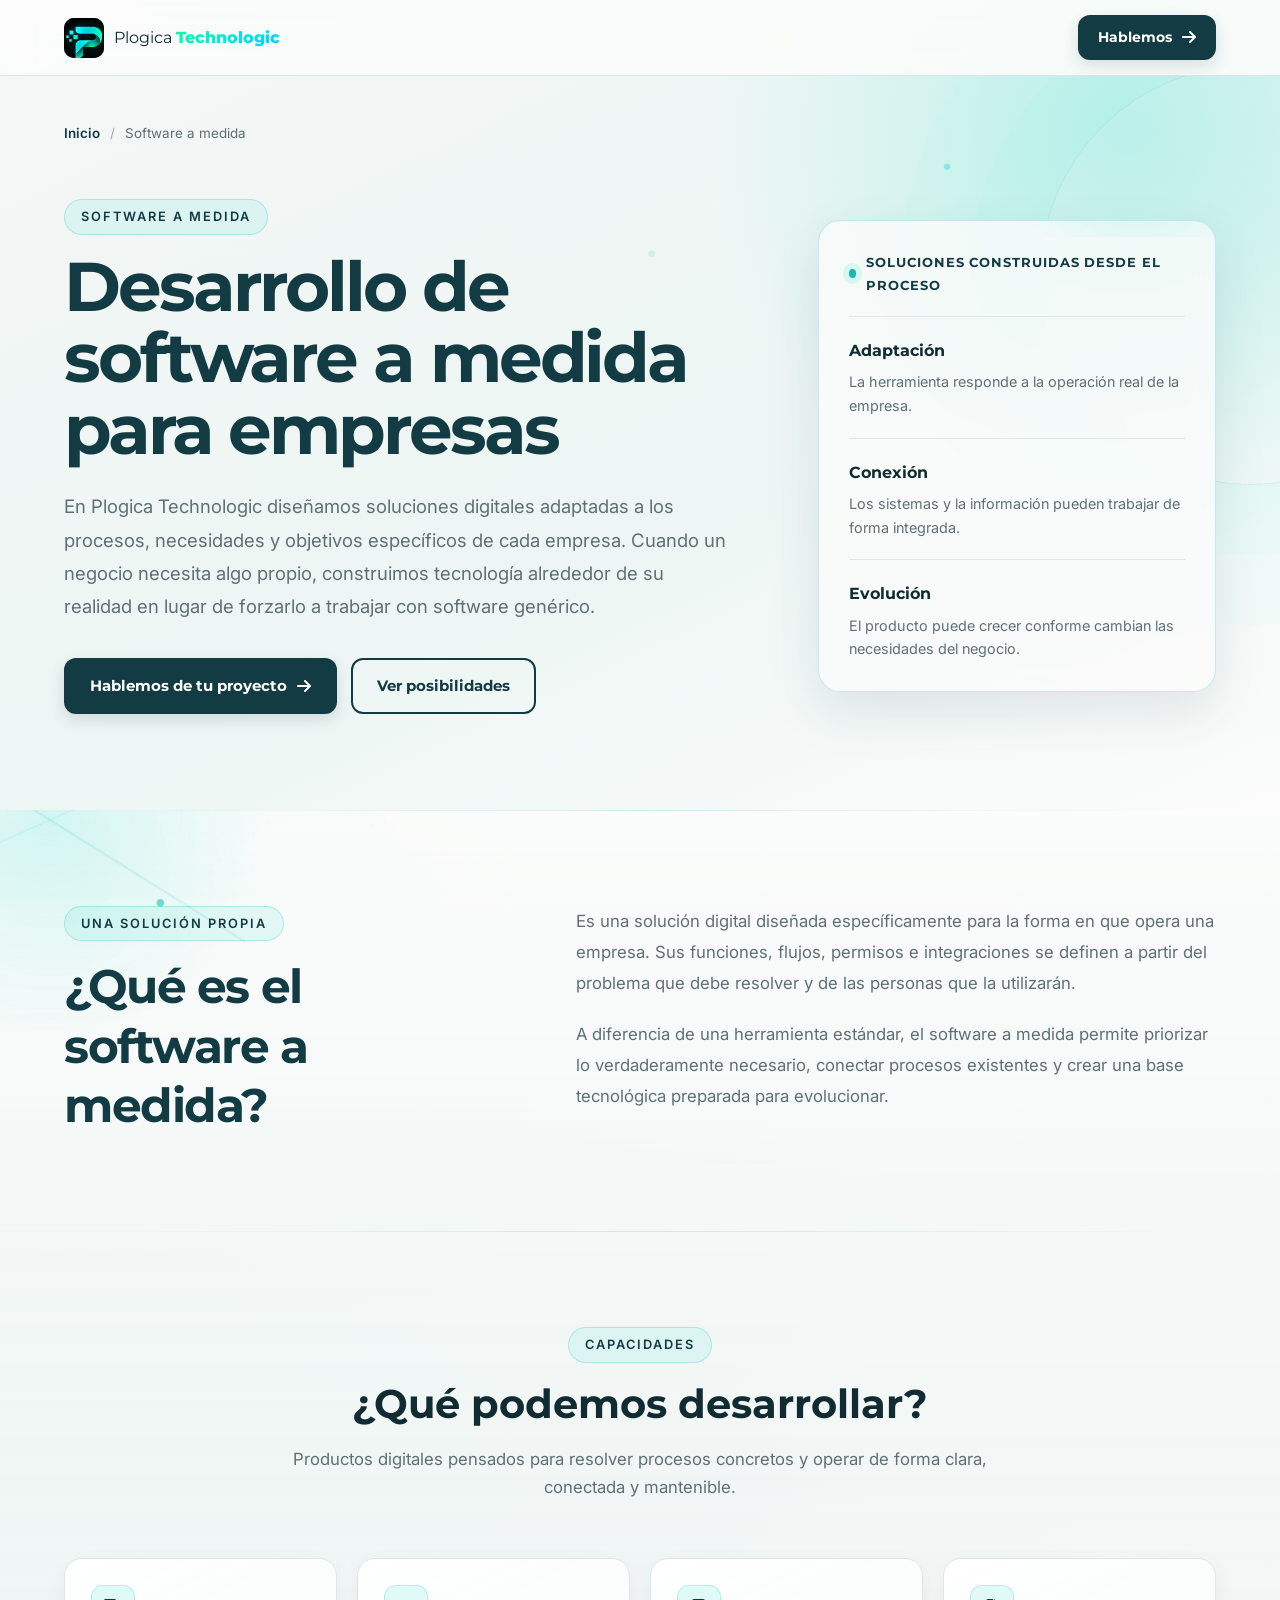
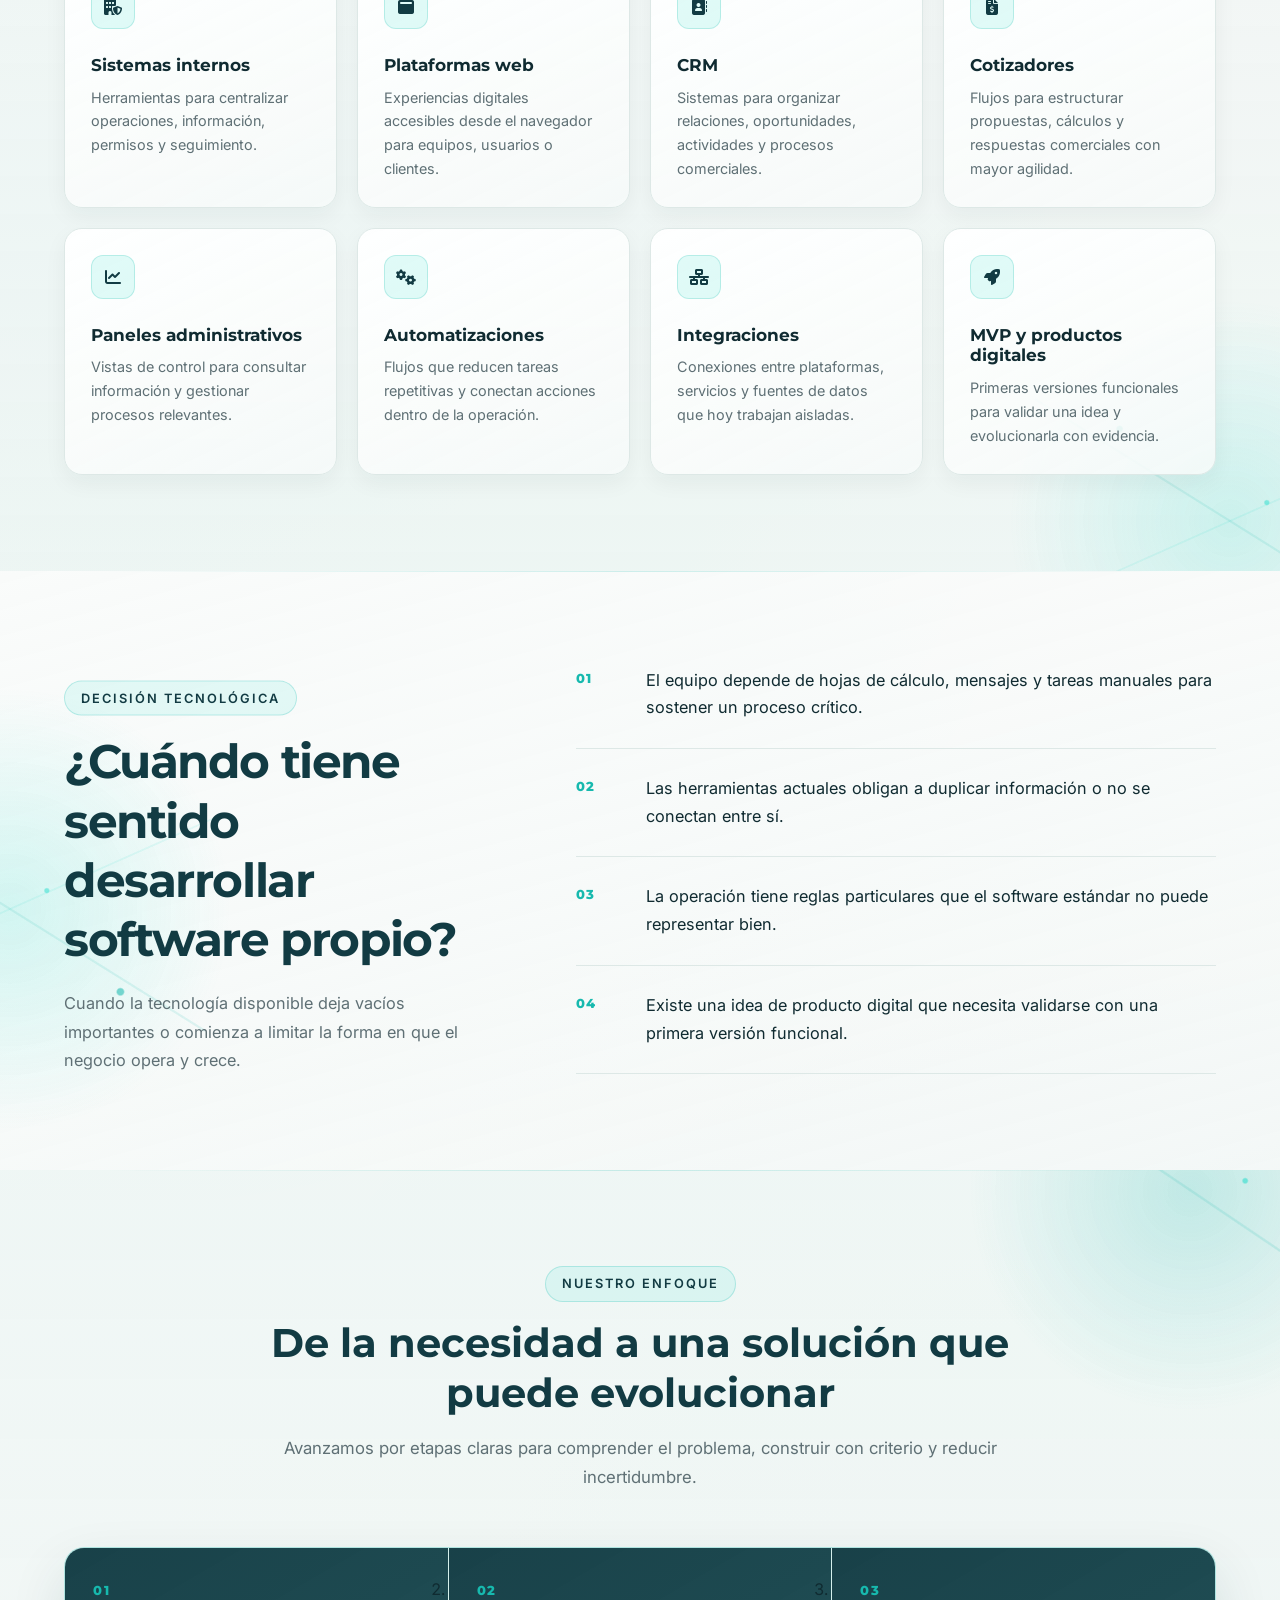
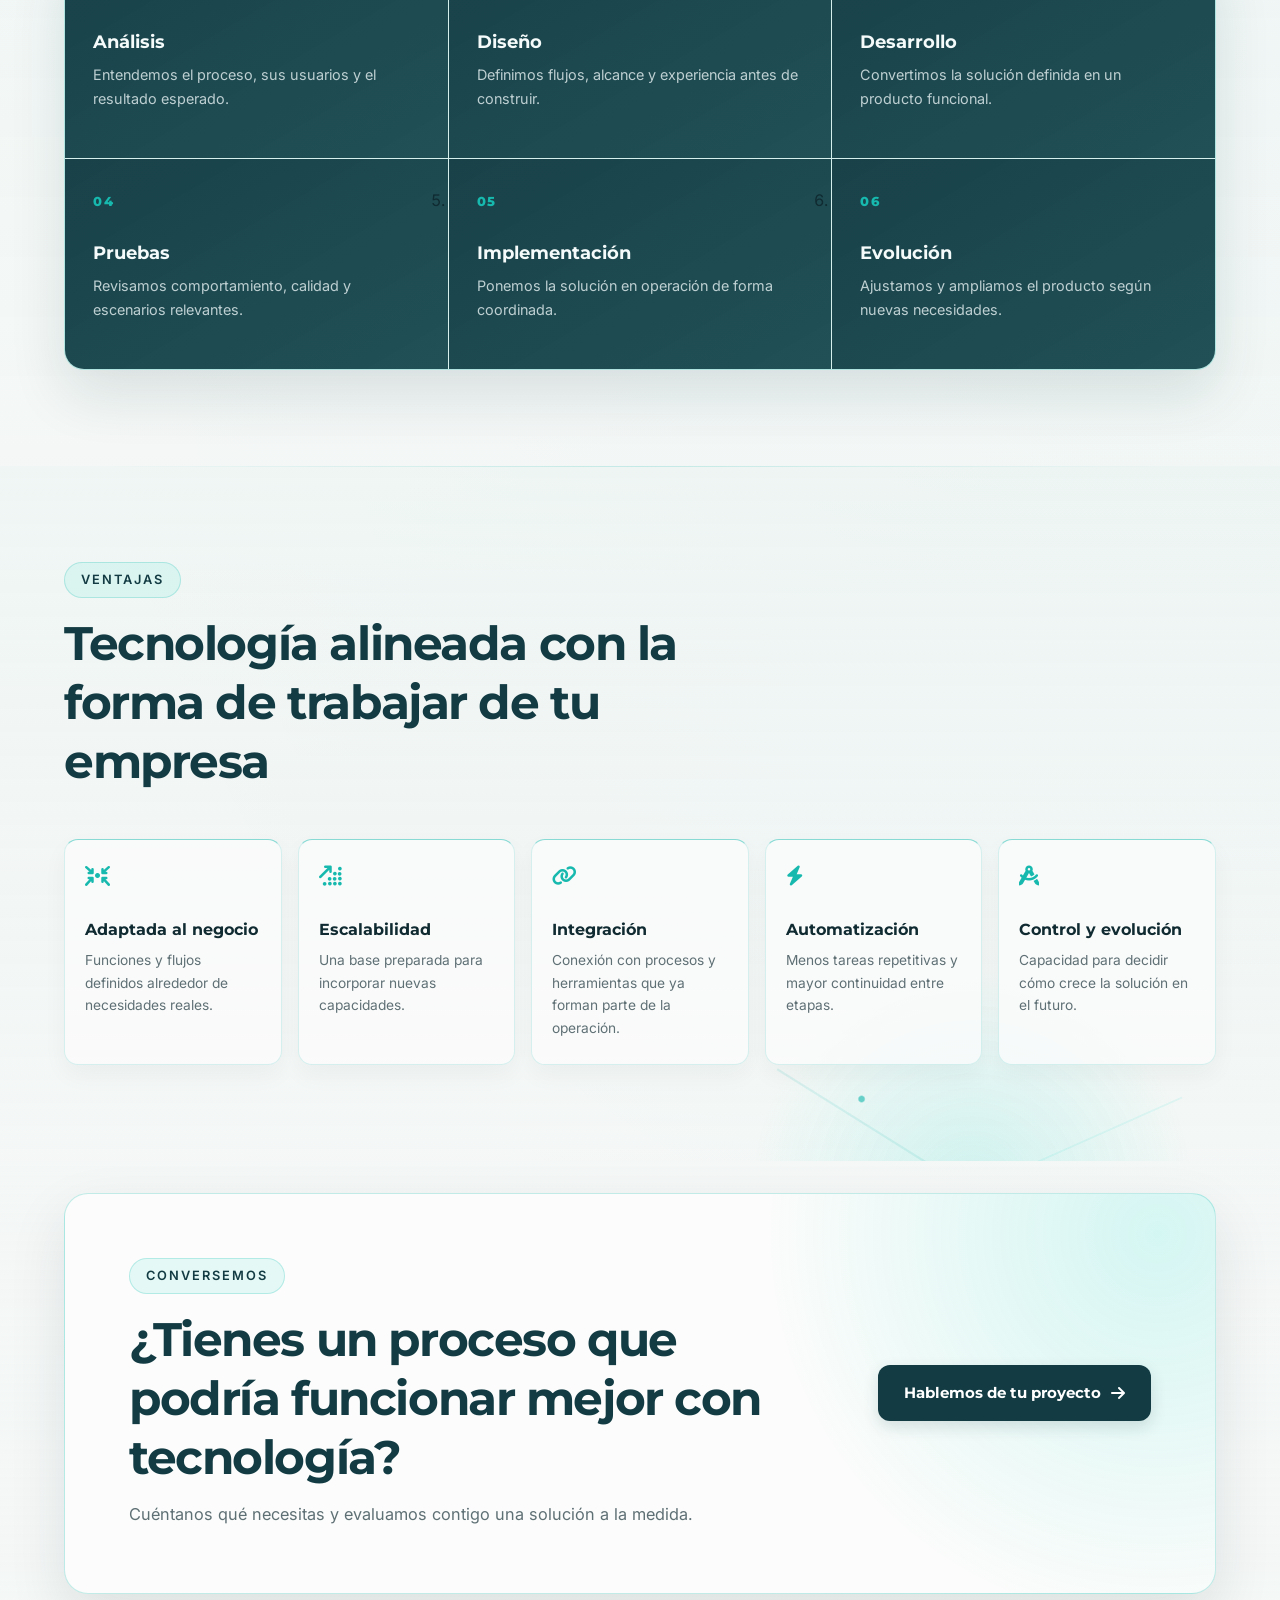
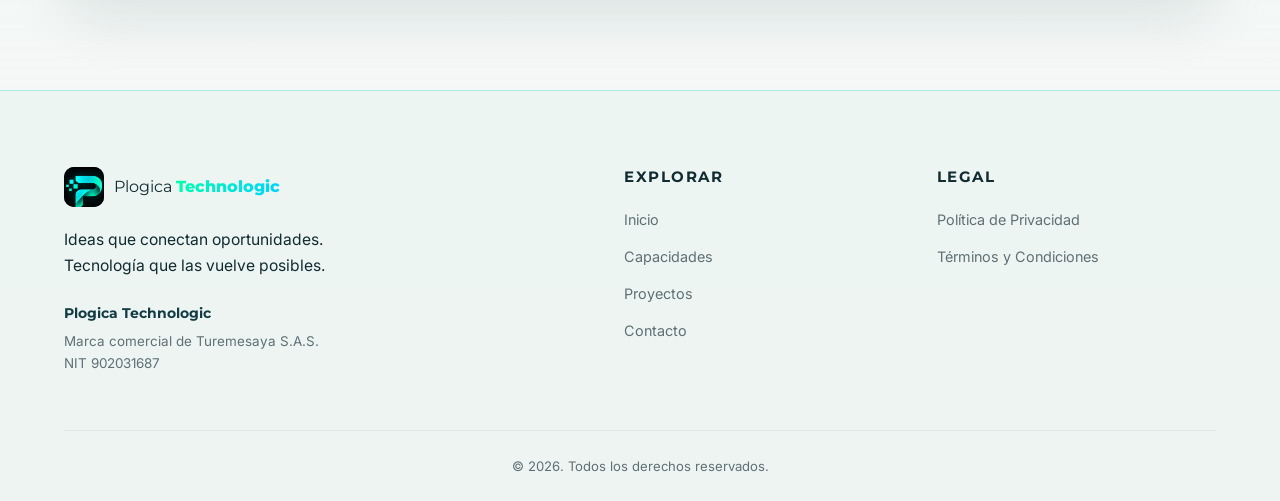
==== servicios/software-a-medida/index.html @ ed9c5586 "feat(service): publicar pagina de software a medida" ====
<!DOCTYPE html>
<html lang="es">
<head>
    <meta charset="UTF-8">
    <meta name="viewport" content="width=device-width, initial-scale=1.0">
    <title>Software a medida para empresas | Plogica Technologic</title>
    <meta name="description" content="Desarrollamos software a medida, plataformas, CRM, automatizaciones y soluciones digitales adaptadas a empresas y negocios en Colombia.">
    <link rel="canonical" href="https://plogicatech.netlify.app/servicios/software-a-medida/">

    <meta property="og:type" content="website">
    <meta property="og:title" content="Software a medida para empresas | Plogica Technologic">
    <meta property="og:description" content="Desarrollamos software a medida, plataformas, CRM, automatizaciones y soluciones digitales adaptadas a empresas y negocios en Colombia.">
    <meta property="og:url" content="https://plogicatech.netlify.app/servicios/software-a-medida/">
    <meta property="og:site_name" content="Plogica Technologic">
    <meta property="og:image" content="https://plogicatech.netlify.app/assets/logos/Logo_Universal_Plogica.jpeg">
    <meta property="og:image:alt" content="Logo de Plogica Technologic">

    <meta name="twitter:card" content="summary_large_image">
    <meta name="twitter:title" content="Software a medida para empresas | Plogica Technologic">
    <meta name="twitter:description" content="Desarrollamos software a medida, plataformas, CRM, automatizaciones y soluciones digitales adaptadas a empresas y negocios en Colombia.">
    <meta name="twitter:image" content="https://plogicatech.netlify.app/assets/logos/Logo_Universal_Plogica.jpeg">

    <script type="application/ld+json">
    {
      "@context": "https://schema.org",
      "@graph": [
        {
          "@type": "Service",
          "@id": "https://plogicatech.netlify.app/servicios/software-a-medida/#service",
          "name": "Desarrollo de software a medida para empresas",
          "serviceType": "Desarrollo de software a medida",
          "description": "Desarrollamos software a medida, plataformas, CRM, automatizaciones y soluciones digitales adaptadas a empresas y negocios en Colombia.",
          "url": "https://plogicatech.netlify.app/servicios/software-a-medida/",
          "provider": {
            "@type": "Organization",
            "@id": "https://plogicatech.netlify.app/#organization",
            "name": "Plogica Technologic",
            "legalName": "Turemesaya S.A.S.",
            "url": "https://plogicatech.netlify.app/"
          },
          "areaServed": {
            "@type": "Country",
            "name": "Colombia"
          }
        },
        {
          "@type": "BreadcrumbList",
          "itemListElement": [
            {
              "@type": "ListItem",
              "position": 1,
              "name": "Inicio",
              "item": "https://plogicatech.netlify.app/"
            },
            {
              "@type": "ListItem",
              "position": 2,
              "name": "Software a medida",
              "item": "https://plogicatech.netlify.app/servicios/software-a-medida/"
            }
          ]
        }
      ]
    }
    </script>

    <link rel="preconnect" href="https://fonts.googleapis.com">
    <link rel="preconnect" href="https://fonts.gstatic.com" crossorigin>
    <link href="https://fonts.googleapis.com/css2?family=Inter:wght@300;400;500;600&family=Montserrat:wght@600;700;800&display=swap" rel="stylesheet">
    <link rel="stylesheet" href="https://cdnjs.cloudflare.com/ajax/libs/font-awesome/6.5.1/css/all.min.css">

    <link rel="stylesheet" href="../../css/base.css">
    <link rel="stylesheet" href="../../css/layout.css">
    <link rel="stylesheet" href="../../css/components.css">
    <link rel="stylesheet" href="../../css/pages/service.css">
    <link rel="stylesheet" href="../../css/responsive.css">
</head>
<body class="service-detail-page">
    <header class="header">
        <nav class="nav container" aria-label="Navegación de la página de servicio">
            <a href="../../index.html" class="logo" aria-label="Plogica Technologic - Volver al inicio">
                <span class="logo-icon"><img src="../../assets/logos/Logo_Universal_Plogica.jpeg" alt="" aria-hidden="true"></span>
                <span class="logo-text">Plogica <strong>Technologic</strong></span>
            </a>
            <a href="../../index.html#contacto" class="btn btn-primary btn-sm">
                Hablemos <i class="fa-solid fa-arrow-right" aria-hidden="true"></i>
            </a>
        </nav>
    </header>

    <div class="service-atmosphere" aria-hidden="true">
        <span class="ambient-orb ambient-orb-one"></span>
        <span class="ambient-orb ambient-orb-two"></span>
        <span class="ambient-particles"></span>
        <svg class="ambient-network" viewBox="0 0 1440 900" preserveAspectRatio="xMidYMid slice">
            <g fill="none" vector-effect="non-scaling-stroke">
                <path d="M-40 610 C180 500 280 720 480 570 S810 370 1010 505 S1280 690 1490 520"></path>
                <path d="M120 180 C320 80 430 310 640 205 S990 70 1180 230 S1370 350 1500 270"></path>
                <path d="M250 870 C390 710 590 820 720 670 S1030 550 1180 690"></path>
            </g>
            <g class="ambient-network-nodes">
                <circle cx="122" cy="180" r="5"></circle>
                <circle cx="250" cy="525" r="3.5"></circle>
                <circle cx="390" cy="138" r="3"></circle>
                <circle cx="480" cy="570" r="6"></circle>
                <circle cx="640" cy="205" r="4"></circle>
                <circle cx="720" cy="670" r="3.5"></circle>
                <circle cx="865" cy="432" r="3"></circle>
                <circle cx="1010" cy="505" r="6"></circle>
                <circle cx="1180" cy="230" r="5"></circle>
                <circle cx="1180" cy="690" r="4"></circle>
                <circle cx="1320" cy="612" r="3"></circle>
            </g>
        </svg>
    </div>

    <main class="service-page-main">
        <section class="service-hero">
            <div class="container">
                <nav class="service-breadcrumb" aria-label="Migas de pan">
                    <ol>
                        <li><a href="/">Inicio</a></li>
                        <li aria-current="page">Software a medida</li>
                    </ol>
                </nav>

                <div class="service-hero-grid">
                    <div class="service-hero-content">
                        <span class="section-tag">Software a medida</span>
                        <h1>Desarrollo de software a medida para empresas</h1>
                        <p class="service-hero-lead">En Plogica Technologic diseñamos soluciones digitales adaptadas a los procesos, necesidades y objetivos específicos de cada empresa. Cuando un negocio necesita algo propio, construimos tecnología alrededor de su realidad en lugar de forzarlo a trabajar con software genérico.</p>
                        <div class="service-hero-actions">
                            <a href="../../index.html#contacto" class="btn btn-primary">
                                Hablemos de tu proyecto <i class="fa-solid fa-arrow-right" aria-hidden="true"></i>
                            </a>
                            <a href="#que-podemos-desarrollar" class="btn btn-outline">Ver posibilidades</a>
                        </div>
                    </div>

                    <aside class="service-signal-panel" aria-label="Principios del software a medida">
                        <div class="signal-panel-heading">
                            <span class="signal-dot" aria-hidden="true"></span>
                            <span>Soluciones construidas desde el proceso</span>
                        </div>
                        <dl>
                            <div>
                                <dt>Adaptación</dt>
                                <dd>La herramienta responde a la operación real de la empresa.</dd>
                            </div>
                            <div>
                                <dt>Conexión</dt>
                                <dd>Los sistemas y la información pueden trabajar de forma integrada.</dd>
                            </div>
                            <div>
                                <dt>Evolución</dt>
                                <dd>El producto puede crecer conforme cambian las necesidades del negocio.</dd>
                            </div>
                        </dl>
                    </aside>
                </div>
            </div>
        </section>

        <section class="service-section service-definition" aria-labelledby="que-es-title">
            <div class="container service-copy-grid">
                <div>
                    <span class="section-tag">Una solución propia</span>
                    <h2 id="que-es-title">¿Qué es el software a medida?</h2>
                </div>
                <div class="service-copy">
                    <p>Es una solución digital diseñada específicamente para la forma en que opera una empresa. Sus funciones, flujos, permisos e integraciones se definen a partir del problema que debe resolver y de las personas que la utilizarán.</p>
                    <p>A diferencia de una herramienta estándar, el software a medida permite priorizar lo verdaderamente necesario, conectar procesos existentes y crear una base tecnológica preparada para evolucionar.</p>
                </div>
            </div>
        </section>

        <section class="service-section service-build" id="que-podemos-desarrollar" aria-labelledby="build-title">
            <div class="container">
                <div class="section-heading service-heading">
                    <span class="section-tag">Capacidades</span>
                    <h2 class="section-title" id="build-title">¿Qué podemos desarrollar?</h2>
                    <p class="section-subtitle">Productos digitales pensados para resolver procesos concretos y operar de forma clara, conectada y mantenible.</p>
                </div>

                <div class="service-capability-grid">
                    <article class="service-capability-card">
                        <i class="fa-solid fa-building-shield" aria-hidden="true"></i>
                        <h3>Sistemas internos</h3>
                        <p>Herramientas para centralizar operaciones, información, permisos y seguimiento.</p>
                    </article>
                    <article class="service-capability-card">
                        <i class="fa-solid fa-window-maximize" aria-hidden="true"></i>
                        <h3>Plataformas web</h3>
                        <p>Experiencias digitales accesibles desde el navegador para equipos, usuarios o clientes.</p>
                    </article>
                    <article class="service-capability-card">
                        <i class="fa-solid fa-address-book" aria-hidden="true"></i>
                        <h3>CRM</h3>
                        <p>Sistemas para organizar relaciones, oportunidades, actividades y procesos comerciales.</p>
                    </article>
                    <article class="service-capability-card">
                        <i class="fa-solid fa-file-invoice-dollar" aria-hidden="true"></i>
                        <h3>Cotizadores</h3>
                        <p>Flujos para estructurar propuestas, cálculos y respuestas comerciales con mayor agilidad.</p>
                    </article>
                    <article class="service-capability-card">
                        <i class="fa-solid fa-chart-line" aria-hidden="true"></i>
                        <h3>Paneles administrativos</h3>
                        <p>Vistas de control para consultar información y gestionar procesos relevantes.</p>
                    </article>
                    <article class="service-capability-card">
                        <i class="fa-solid fa-gears" aria-hidden="true"></i>
                        <h3>Automatizaciones</h3>
                        <p>Flujos que reducen tareas repetitivas y conectan acciones dentro de la operación.</p>
                    </article>
                    <article class="service-capability-card">
                        <i class="fa-solid fa-network-wired" aria-hidden="true"></i>
                        <h3>Integraciones</h3>
                        <p>Conexiones entre plataformas, servicios y fuentes de datos que hoy trabajan aisladas.</p>
                    </article>
                    <article class="service-capability-card">
                        <i class="fa-solid fa-rocket" aria-hidden="true"></i>
                        <h3>MVP y productos digitales</h3>
                        <p>Primeras versiones funcionales para validar una idea y evolucionarla con evidencia.</p>
                    </article>
                </div>
            </div>
        </section>

        <section class="service-section service-fit" aria-labelledby="fit-title">
            <div class="container service-fit-grid">
                <div class="service-fit-intro">
                    <span class="section-tag">Decisión tecnológica</span>
                    <h2 id="fit-title">¿Cuándo tiene sentido desarrollar software propio?</h2>
                    <p>Cuando la tecnología disponible deja vacíos importantes o comienza a limitar la forma en que el negocio opera y crece.</p>
                </div>
                <ul class="service-fit-list">
                    <li><span>01</span><p>El equipo depende de hojas de cálculo, mensajes y tareas manuales para sostener un proceso crítico.</p></li>
                    <li><span>02</span><p>Las herramientas actuales obligan a duplicar información o no se conectan entre sí.</p></li>
                    <li><span>03</span><p>La operación tiene reglas particulares que el software estándar no puede representar bien.</p></li>
                    <li><span>04</span><p>Existe una idea de producto digital que necesita validarse con una primera versión funcional.</p></li>
                </ul>
            </div>
        </section>

        <section class="service-section service-process" aria-labelledby="process-title">
            <div class="container">
                <div class="section-heading service-heading">
                    <span class="section-tag">Nuestro enfoque</span>
                    <h2 class="section-title" id="process-title">De la necesidad a una solución que puede evolucionar</h2>
                    <p class="section-subtitle">Avanzamos por etapas claras para comprender el problema, construir con criterio y reducir incertidumbre.</p>
                </div>
                <ol class="service-process-list">
                    <li><span>01</span><h3>Análisis</h3><p>Entendemos el proceso, sus usuarios y el resultado esperado.</p></li>
                    <li><span>02</span><h3>Diseño</h3><p>Definimos flujos, alcance y experiencia antes de construir.</p></li>
                    <li><span>03</span><h3>Desarrollo</h3><p>Convertimos la solución definida en un producto funcional.</p></li>
                    <li><span>04</span><h3>Pruebas</h3><p>Revisamos comportamiento, calidad y escenarios relevantes.</p></li>
                    <li><span>05</span><h3>Implementación</h3><p>Ponemos la solución en operación de forma coordinada.</p></li>
                    <li><span>06</span><h3>Evolución</h3><p>Ajustamos y ampliamos el producto según nuevas necesidades.</p></li>
                </ol>
            </div>
        </section>

        <section class="service-section service-benefits" aria-labelledby="benefits-title">
            <div class="container">
                <div class="service-benefits-heading">
                    <span class="section-tag">Ventajas</span>
                    <h2 id="benefits-title">Tecnología alineada con la forma de trabajar de tu empresa</h2>
                </div>
                <div class="service-benefits-grid">
                    <article><i class="fa-solid fa-arrows-to-circle" aria-hidden="true"></i><h3>Adaptada al negocio</h3><p>Funciones y flujos definidos alrededor de necesidades reales.</p></article>
                    <article><i class="fa-solid fa-arrow-up-right-dots" aria-hidden="true"></i><h3>Escalabilidad</h3><p>Una base preparada para incorporar nuevas capacidades.</p></article>
                    <article><i class="fa-solid fa-link" aria-hidden="true"></i><h3>Integración</h3><p>Conexión con procesos y herramientas que ya forman parte de la operación.</p></article>
                    <article><i class="fa-solid fa-bolt" aria-hidden="true"></i><h3>Automatización</h3><p>Menos tareas repetitivas y mayor continuidad entre etapas.</p></article>
                    <article><i class="fa-solid fa-compass-drafting" aria-hidden="true"></i><h3>Control y evolución</h3><p>Capacidad para decidir cómo crece la solución en el futuro.</p></article>
                </div>
            </div>
        </section>

        <section class="service-cta" aria-labelledby="cta-title">
            <div class="container">
                <div class="service-cta-panel">
                    <div>
                        <span class="section-tag">Conversemos</span>
                        <h2 id="cta-title">¿Tienes un proceso que podría funcionar mejor con tecnología?</h2>
                        <p>Cuéntanos qué necesitas y evaluamos contigo una solución a la medida.</p>
                    </div>
                    <a href="../../index.html#contacto" class="btn btn-primary">
                        Hablemos de tu proyecto <i class="fa-solid fa-arrow-right" aria-hidden="true"></i>
                    </a>
                </div>
            </div>
        </section>
    </main>

    <footer class="footer">
        <div class="container">
            <div class="footer-grid">
                <div class="footer-col footer-brand">
                    <a href="../../index.html" class="logo logo-footer">
                        <span class="logo-icon"><img src="../../assets/logos/Logo_Universal_Plogica.jpeg" alt="" aria-hidden="true"></span>
                        <span class="logo-text">Plogica <strong>Technologic</strong></span>
                    </a>
                    <p class="footer-tagline">Ideas que conectan oportunidades. Tecnología que las vuelve posibles.</p>
                    <p class="footer-corporate-name">Plogica Technologic</p>
                    <p class="footer-corporate-detail">Marca comercial de Turemesaya S.A.S.</p>
                    <p class="footer-corporate-detail">NIT 902031687</p>
                </div>
                <div class="footer-col">
                    <h2 class="footer-title">Explorar</h2>
                    <ul class="footer-links">
                        <li><a href="../../index.html">Inicio</a></li>
                        <li><a href="../../index.html#servicios">Capacidades</a></li>
                        <li><a href="../../index.html#portafolio">Proyectos</a></li>
                        <li><a href="../../index.html#contacto">Contacto</a></li>
                    </ul>
                </div>
                <div class="footer-col">
                    <h2 class="footer-title">Legal</h2>
                    <ul class="footer-links">
                        <li><a href="../../privacidad.html">Política de Privacidad</a></li>
                        <li><a href="../../terminos.html">Términos y Condiciones</a></li>
                    </ul>
                </div>
            </div>
            <div class="footer-bottom">
                <p>© 2026. Todos los derechos reservados.</p>
            </div>
        </div>
    </footer>
</body>
</html>
---- css/base.css ----
/* ========================================================================== 
   PLOGICA TECHNOLOGIC - BASE Y VARIABLES
   ========================================================================== */
:root {
    /* Identidad visual global */
    --bg-main:         #F4F7F6;
    --bg-surface:      #FBFCFB;
    --bg-surface-soft: #EDF4F2;
    --text-main:       #102B31;
    --text-muted:      #5F7075;
    --brand-aqua:      #24DCCB;
    --brand-aqua-deep: #17B9AE;
    --brand-petrol:    #123B43;
    --border-soft:     #DDE8E6;

    --shadow-soft:     0 8px 24px rgba(16, 43, 49, 0.06);
    --shadow-card:     0 12px 32px rgba(16, 43, 49, 0.07);
    --shadow-hover:    0 14px 34px rgba(16, 43, 49, 0.10);

    /* Alias de compatibilidad para los componentes ya existentes */
    --color-bg:        var(--bg-main);
    --color-bg-soft:   var(--bg-surface-soft);
    --color-bg-card:   var(--bg-surface);
    --color-accent:    var(--brand-aqua);
    --color-accent-2:  var(--brand-aqua-deep);
    --color-accent-rgb:  36, 220, 203;
    --color-accent-2-rgb: 23, 185, 174;
    --color-white:     #FFFFFF;
    --color-gray:      var(--text-muted);
    --color-gray-dark: #557077;
    --color-error:     #B42318;

    /* Colores originales reservados para el logo actual */
    --logo-aqua:       #00FFAA;
    --logo-cyan:       #00D4FF;
    --logo-ink:        #071B1F;

    --font-title: 'Montserrat', sans-serif;
    --font-body:  'Inter', sans-serif;
    --transition: 220ms ease;
    --radius: 16px;
    --radius-sm: 10px;
    --header-height: 76px;
}

*,
*::before,
*::after {
    margin: 0;
    padding: 0;
    box-sizing: border-box;
}

html {
    scroll-behavior: smooth;
    scroll-padding-top: calc(var(--header-height) + 20px);
}

body {
    font-family: var(--font-body);
    font-size: 1rem;
    line-height: 1.7;
    color: var(--text-main);
    background-color: var(--bg-main);
    overflow-x: hidden;
    -webkit-font-smoothing: antialiased;
}

img {
    max-width: 100%;
    display: block;
}

a {
    color: inherit;
    text-decoration: none;
    transition: color var(--transition);
}

ul {
    list-style: none;
}

button {
    font-family: inherit;
    cursor: pointer;
    border: none;
    background: none;
}

input,
textarea {
    font-family: inherit;
}

.container {
    width: 100%;
    max-width: 1200px;
    margin: 0 auto;
    padding: 0 24px;
}

h1, h2, h3, h4 {
    font-family: var(--font-title);
    font-weight: 700;
    line-height: 1.25;
    color: var(--text-main);
}

.gradient-text {
    background: linear-gradient(120deg, var(--brand-petrol), var(--brand-aqua-deep));
    -webkit-background-clip: text;
    background-clip: text;
    -webkit-text-fill-color: transparent;
    color: transparent;
}

.section {
    padding: 96px 0;
}

.section-heading {
    text-align: center;
    max-width: 700px;
    margin: 0 auto 56px;
}

.section-tag {
    display: inline-block;
    font-size: 0.8rem;
    font-weight: 600;
    letter-spacing: 2px;
    text-transform: uppercase;
    color: var(--brand-petrol);
    background: rgba(var(--color-accent-rgb), 0.10);
    border: 1px solid rgba(var(--color-accent-2-rgb), 0.24);
    padding: 6px 16px;
    border-radius: 100px;
    margin-bottom: 16px;
}

.section-title {
    font-size: clamp(1.75rem, 4vw, 2.5rem);
    margin-bottom: 16px;
}

.section-subtitle {
    color: var(--color-gray);
    font-size: 1.05rem;
}
---- css/layout.css ----
/* ========================================================================== 
   ESTRUCTURA GLOBAL: HEADER Y NAVEGACIÓN
   ========================================================================== */
.header {
    position: fixed;
    top: 0;
    left: 0;
    width: 100%;
    height: var(--header-height);
    background: rgba(251, 252, 251, 0.92);
    backdrop-filter: blur(14px);
    -webkit-backdrop-filter: blur(14px);
    border-bottom: 1px solid var(--border-soft);
    z-index: 1000;
    transition: background var(--transition), box-shadow var(--transition);
}

.header.scrolled {
    background: rgba(251, 252, 251, 0.98);
    box-shadow: var(--shadow-soft);
}

.nav {
    display: flex;
    align-items: center;
    justify-content: space-between;
    height: 100%;
}

.logo {
    display: flex;
    align-items: center;
    gap: 10px;
}

.logo-icon {
    position: relative;
    overflow: hidden;
    width: 40px;
    height: 40px;
    display: flex;
    align-items: center;
    justify-content: center;
    font-size: 1.05rem;
    color: var(--logo-ink);
    background: var(--logo-ink);
    border-radius: 10px;
}

/* El asset oficial es vertical; el contenedor muestra su símbolo sin editar el original. */
.logo-icon img {
    position: absolute;
    top: -7px;
    left: 50%;
    width: 73px;
    max-width: none;
    height: auto;
    transform: translateX(-50%);
}

.logo-text {
    font-family: var(--font-title);
    font-size: 1rem;
    font-weight: 400;
    color: var(--text-main);
}

.logo-text strong {
    font-weight: 800;
    background: linear-gradient(120deg, var(--logo-aqua), var(--logo-cyan));
    -webkit-background-clip: text;
    background-clip: text;
    -webkit-text-fill-color: transparent;
    color: transparent;
}

.nav-menu {
    display: flex;
    align-items: center;
    gap: 8px;
}

.nav-link {
    font-size: 0.9rem;
    font-weight: 500;
    color: var(--text-muted);
    padding: 8px 16px;
    border-radius: 100px;
    position: relative;
}

.nav-link:hover,
.nav-link.active {
    color: var(--brand-petrol);
}

.nav-link.active::after {
    content: '';
    position: absolute;
    bottom: 2px;
    left: 50%;
    transform: translateX(-50%);
    width: 20px;
    height: 2px;
    background: linear-gradient(90deg, var(--brand-aqua-deep), var(--brand-aqua));
    border-radius: 2px;
}

.nav-toggle {
    display: none;
    width: 44px;
    height: 44px;
    align-items: center;
    justify-content: center;
    font-size: 1.3rem;
    color: var(--brand-petrol);
    border: 1px solid var(--border-soft);
    border-radius: var(--radius-sm);
    z-index: 1100;
}

.nav-toggle .fa-xmark {
    display: none;
}

.nav-toggle.open .fa-bars {
    display: none;
}

.nav-toggle.open .fa-xmark {
    display: block;
}
---- css/components.css ----
/* ==========================================================================
   COMPONENTES REUTILIZABLES: BOTONES, TARJETAS, FORMULARIO Y FOOTER
   ========================================================================== */
.btn,
.button {
    position: relative;
    display: inline-flex;
    align-items: center;
    justify-content: center;
    gap: 10px;
    font-family: var(--font-title);
    min-height: 48px;
    font-size: 0.95rem;
    font-weight: 700;
    padding: 13px 24px;
    border-radius: 12px;
    border: 2px solid transparent;
    transition: background-color var(--transition), border-color var(--transition),
        color var(--transition), box-shadow var(--transition), transform var(--transition);
    white-space: nowrap;
}

.btn i,
.button i {
    font-size: 1rem;
    transition: transform var(--transition);
}

.btn-primary,
.button-primary {
    background: var(--brand-petrol);
    color: var(--color-white);
    box-shadow: 0 6px 16px rgba(18, 59, 67, 0.14);
}

.btn-primary:hover,
.button-primary:hover {
    background: var(--brand-aqua-deep);
    color: var(--brand-petrol);
    transform: translateY(-2px);
    box-shadow: 0 9px 20px rgba(18, 59, 67, 0.15);
}

.btn-primary:active,
.button-primary:active {
    transform: translateY(0);
    box-shadow: 0 4px 10px rgba(18, 59, 67, 0.12);
}

.btn-outline,
.button-secondary {
    border-color: var(--brand-petrol);
    color: var(--brand-petrol);
    background: transparent;
}

.btn-outline:hover,
.button-secondary:hover {
    background: rgba(var(--color-accent-rgb), 0.12);
    border-color: var(--brand-aqua-deep);
    color: var(--brand-petrol);
    transform: translateY(-2px);
    box-shadow: 0 7px 16px rgba(18, 59, 67, 0.08);
}

.btn-outline:active,
.button-secondary:active {
    transform: translateY(0);
    box-shadow: none;
}

.btn-sm {
    min-height: 40px;
    padding: 9px 18px;
    font-size: 0.85rem;
}

.btn-full {
    width: 100%;
}

.btn:focus-visible,
.button:focus-visible {
    outline: 3px solid rgba(var(--color-accent-rgb), 0.42);
    outline-offset: 3px;
}

.btn:disabled,
.button:disabled {
    opacity: 0.7;
    cursor: not-allowed;
    transform: none !important;
}

.portfolio-card,
.contact-item,
.legal-section {
    background: var(--bg-surface);
    border: 1px solid var(--border-soft);
    box-shadow: var(--shadow-card);
}

/* Tarjeta de capacidad tecnológica: editorial y tecnológica */
.service-card {
    position: relative;
    display: flex;
    flex-direction: column;
    justify-content: space-between;
    background: linear-gradient(170deg, #FFFFFF 0%, #F6FAF9 100%);
    border: 1px solid var(--border-soft);
    border-radius: var(--radius);
    padding: 36px 32px 30px;
    box-shadow: 0 8px 24px rgba(16, 43, 49, 0.06), inset 0 1px 0 rgba(255, 255, 255, 0.9);
    text-align: left;
    overflow: hidden;
    transition: transform var(--transition), border-color var(--transition), box-shadow var(--transition);
}

/* Hover sutil con degradado aqua muy tenue */
.service-card::before {
    content: '';
    position: absolute;
    inset: 0;
    background: radial-gradient(circle at 88% 12%, rgba(var(--color-accent-rgb), 0.10) 0%, rgba(var(--color-accent-2-rgb), 0.04) 55%, transparent 75%);
    opacity: 0;
    transition: opacity 280ms ease;
    pointer-events: none;
    border-radius: inherit;
}

.service-card:hover {
    transform: translateY(-3px);
    border-color: rgba(var(--color-accent-2-rgb), 0.45);
    box-shadow: 0 14px 32px rgba(18, 59, 67, 0.10);
}

.service-card:hover::before {
    opacity: 1;
}

.service-card-header {
    position: relative;
    z-index: 1;
    display: flex;
    align-items: center;
    justify-content: space-between;
    margin-bottom: 24px;
}

.service-icon {
    width: 52px;
    height: 52px;
    margin: 0;
    display: flex;
    align-items: center;
    justify-content: center;
    font-size: 1.35rem;
    color: var(--brand-petrol);
    background: rgba(var(--color-accent-rgb), 0.12);
    border: 1px solid rgba(var(--color-accent-2-rgb), 0.28);
    border-radius: 14px;
    transition: color var(--transition), background var(--transition), border-color var(--transition), transform var(--transition);
}

.service-card:hover .service-icon {
    color: var(--brand-aqua-deep);
    background: rgba(var(--color-accent-rgb), 0.20);
    border-color: var(--brand-aqua-deep);
    transform: scale(1.05);
}

/* Numeración editorial 01–07 */
.service-num {
    font-family: var(--font-title);
    font-size: 1rem;
    font-weight: 700;
    letter-spacing: 0.14em;
    color: var(--brand-petrol);
    opacity: 0.8;
    padding: 6px 12px;
    border-radius: 8px;
    background: rgba(18, 59, 67, 0.04);
    border: 1px solid rgba(18, 59, 67, 0.08);
    transition: color var(--transition), border-color var(--transition), background var(--transition);
}

.service-card:hover .service-num {
    color: var(--brand-aqua-deep);
    border-color: rgba(var(--color-accent-2-rgb), 0.35);
    background: rgba(var(--color-accent-rgb), 0.08);
}

.service-card-body {
    position: relative;
    z-index: 1;
    flex-grow: 1;
    display: flex;
    flex-direction: column;
}

.service-title {
    font-size: 1.22rem;
    font-weight: 700;
    color: var(--text-main);
    margin-bottom: 12px;
    line-height: 1.35;
}

.service-text {
    color: var(--color-gray);
    font-size: 0.94rem;
    line-height: 1.65;
    margin-bottom: 26px;
    flex-grow: 1;
}

.service-card-footer {
    position: relative;
    z-index: 1;
    padding-top: 18px;
    border-top: 1px solid rgba(221, 232, 230, 0.7);
}

.service-action {
    display: inline-flex;
    align-items: center;
    gap: 8px;
    font-family: var(--font-title);
    font-size: 0.88rem;
    font-weight: 700;
    color: var(--brand-petrol);
    transition: color var(--transition);
}

.service-action i {
    font-size: 0.82rem;
    transition: transform var(--transition), color var(--transition);
}

.service-card:hover .service-action,
.service-action:hover {
    color: var(--brand-aqua-deep);
}

.service-card:hover .service-action i,
.service-action:hover i {
    transform: translateX(5px);
    color: var(--brand-aqua-deep);
}

.portfolio-card {
    border-radius: var(--radius);
    overflow: hidden;
    transition: transform var(--transition), border-color var(--transition), box-shadow var(--transition);
}

.portfolio-card:hover {
    transform: translateY(-4px);
    border-color: rgba(var(--color-accent-2-rgb), 0.45);
    box-shadow: var(--shadow-hover);
}

.portfolio-thumb {
    height: 180px;
    display: flex;
    align-items: center;
    justify-content: center;
    font-size: 3.2rem;
    color: var(--brand-petrol);
    background:
        radial-gradient(ellipse 60% 70% at 30% 30%, rgba(var(--color-accent-rgb), 0.12), transparent),
        radial-gradient(ellipse 60% 70% at 70% 70%, rgba(var(--color-accent-2-rgb), 0.10), transparent),
        var(--bg-surface-soft);
    position: relative;
    overflow: hidden;
}

.portfolio-thumb::after {
    content: '';
    position: absolute;
    inset: 0;
    background-image:
        linear-gradient(rgba(18, 59, 67, 0.05) 1px, transparent 1px),
        linear-gradient(90deg, rgba(18, 59, 67, 0.05) 1px, transparent 1px);
    background-size: 32px 32px;
}

.portfolio-thumb i {
    position: relative;
    z-index: 1;
}

.portfolio-card:nth-child(2) .portfolio-thumb {
    color: var(--brand-aqua-deep);
    background:
        radial-gradient(ellipse 60% 70% at 30% 30%, rgba(var(--color-accent-2-rgb), 0.12), transparent),
        radial-gradient(ellipse 60% 70% at 70% 70%, rgba(var(--color-accent-rgb), 0.10), transparent),
        var(--bg-surface-soft);
}

.portfolio-body {
    padding: 28px;
}

.portfolio-title {
    font-size: 1.2rem;
    margin-bottom: 8px;
}

.portfolio-text {
    color: var(--color-gray);
    font-size: 0.95rem;
    margin-bottom: 20px;
}

/* Acción secundaria de proyecto: texto, flecha y línea de énfasis. */
.button-link,
.btn-link,
.portfolio-card .btn-sm {
    min-height: 36px;
    position: relative;
    padding: 7px 0;
    border: 0;
    border-radius: 0;
    background: transparent;
    color: var(--brand-petrol);
    box-shadow: none;
}

.button-link::after,
.btn-link::after,
.portfolio-card .btn-sm::after {
    content: '';
    position: absolute;
    left: 0;
    bottom: 2px;
    width: 28px;
    height: 2px;
    background: var(--brand-aqua-deep);
    transition: width var(--transition);
}

.button-link:hover,
.btn-link:hover,
.portfolio-card .btn-sm:hover {
    background: transparent;
    color: var(--brand-aqua-deep);
    box-shadow: none;
    transform: none;
}

.button-link:hover::after,
.btn-link:hover::after,
.portfolio-card .btn-sm:hover::after {
    width: 100%;
}

.button-link:hover i,
.btn-link:hover i,
.portfolio-card .btn-sm:hover i {
    transform: translateX(4px);
}

/* ========================================================================
   PROYECTOS - COMPOSICIÓN EDITORIAL
   ======================================================================== */
.portfolio-grid {
    grid-template-columns: repeat(12, minmax(0, 1fr));
    gap: 24px;
    max-width: 1120px;
}

.project-card,
.project-demo-group {
    min-width: 0;
    border: 1px solid var(--border-soft);
    border-radius: var(--radius);
    overflow: hidden;
    background: var(--bg-surface);
    box-shadow: var(--shadow-card);
}

.project-card {
    display: flex;
    transition: transform var(--transition), border-color var(--transition), box-shadow var(--transition);
}

.project-card:hover {
    transform: translateY(-4px);
    border-color: rgba(var(--color-accent-2-rgb), 0.45);
    box-shadow: var(--shadow-hover);
}

.project-card--featured {
    grid-column: 1 / -1;
    min-height: 360px;
    display: grid;
    grid-template-columns: minmax(280px, 0.92fr) minmax(0, 1.08fr);
    background: linear-gradient(120deg, #FBFCFB 0%, #F1F8F6 100%);
}

.project-card--development {
    grid-column: 1 / span 7;
    flex-direction: column;
    background: linear-gradient(145deg, #FBFCFB 0%, #EEF7F5 100%);
}

.project-demo-group {
    grid-column: 8 / -1;
    padding: 26px;
    background: rgba(251, 252, 251, 0.74);
}

.project-demo-grid {
    display: grid;
    grid-template-columns: repeat(2, minmax(0, 1fr));
    gap: 14px;
    margin-top: 16px;
}

.project-card--demo {
    display: flex;
    flex-direction: column;
    box-shadow: none;
    border-radius: var(--radius-sm);
}

.project-card--demo:hover {
    transform: translateY(-3px);
}

.project-visual {
    position: relative;
    display: flex;
    align-items: center;
    justify-content: center;
    flex: 0 0 auto;
    overflow: hidden;
}

.project-card--featured .project-visual {
    min-height: 360px;
}

.project-card--development .project-visual {
    min-height: 148px;
}

.project-card--demo .project-visual {
    min-height: 96px;
}

.project-visual--atalaya {
    color: #F6F3E9;
    background:
        radial-gradient(circle at 30% 32%, rgba(255, 177, 91, 0.34), transparent 22%),
        linear-gradient(145deg, #162B32 0%, #1F4D50 58%, #C56D32 180%);
}

.project-visual--quant {
    color: var(--brand-aqua-deep);
    background:
        radial-gradient(circle at 50% 50%, rgba(var(--color-accent-rgb), 0.22), transparent 32%),
        linear-gradient(145deg, #123B43 0%, #102B31 100%);
}

.project-visual--ferreteria {
    color: #D97732;
    background: linear-gradient(145deg, #FFF7EC 0%, #F4E4D2 100%);
}

.project-visual--raiz {
    color: #55705E;
    background: linear-gradient(145deg, #F3F6EF 0%, #DDE9DC 100%);
}

.project-visual-brand {
    position: relative;
    z-index: 1;
    display: flex;
    align-items: baseline;
    gap: 10px;
    letter-spacing: 0.16em;
}

.project-visual-brand span {
    font-family: var(--font-title);
    font-size: clamp(1.15rem, 2.2vw, 1.7rem);
    font-weight: 700;
}

.project-visual-brand strong {
    color: #F0A45C;
    font-size: clamp(2.5rem, 6vw, 4.7rem);
    line-height: 0.9;
}

.project-visual-caption,
.quant-label {
    position: absolute;
    bottom: 24px;
    left: 28px;
    font-size: 0.62rem;
    letter-spacing: 0.16em;
    opacity: 0.72;
}

.project-visual-orbit {
    position: absolute;
    width: 230px;
    height: 230px;
    border: 1px solid rgba(240, 164, 92, 0.42);
    border-radius: 50%;
    transform: rotate(-25deg) skewX(-18deg);
}

.project-visual-orbit--one {
    right: 12%;
    top: 8%;
}

.project-visual-orbit--two {
    left: 14%;
    bottom: -20%;
    width: 180px;
    height: 180px;
    border-color: rgba(246, 243, 233, 0.2);
}

.quant-core {
    position: relative;
    z-index: 1;
    width: 72px;
    height: 72px;
    display: grid;
    place-items: center;
    border: 1px solid rgba(var(--color-accent-rgb), 0.7);
    border-radius: 50%;
    background: rgba(16, 43, 49, 0.74);
    box-shadow: 0 0 0 14px rgba(var(--color-accent-rgb), 0.06), 0 0 0 30px rgba(var(--color-accent-rgb), 0.035);
}

.quant-core span {
    font-family: var(--font-title);
    font-size: 2rem;
    font-weight: 800;
}

.quant-signal {
    position: absolute;
    width: 1px;
    height: 90%;
    background: linear-gradient(180deg, transparent, rgba(var(--color-accent-rgb), 0.65), transparent);
    transform-origin: center;
}

.quant-signal--one { transform: rotate(28deg); }
.quant-signal--two { transform: rotate(-42deg); }
.quant-signal--three { transform: rotate(86deg); }

.demo-visual-index {
    position: absolute;
    top: 14px;
    left: 16px;
    font-family: var(--font-title);
    font-size: 0.68rem;
    letter-spacing: 0.12em;
    opacity: 0.7;
}

.project-visual--ferreteria i,
.project-visual--raiz i {
    font-size: 2rem;
}

.project-card-body {
    display: flex;
    flex-direction: column;
    align-items: flex-start;
    min-width: 0;
    padding: 30px 32px;
}

.project-card--development .project-card-body {
    padding: 26px 28px 30px;
}

.project-card--demo .project-card-body {
    padding: 18px;
}

.project-label,
.project-group-label {
    display: inline-block;
    color: var(--brand-aqua-deep);
    font-family: var(--font-title);
    font-size: 0.68rem;
    font-weight: 700;
    letter-spacing: 0.14em;
    line-height: 1.45;
}

.project-group-label {
    color: var(--text-muted);
}

.project-title {
    margin: 12px 0 10px;
    color: var(--brand-petrol);
    font-size: clamp(1.25rem, 2.2vw, 1.8rem);
    line-height: 1.15;
}

.project-card--featured .project-title {
    font-size: clamp(1.8rem, 4vw, 3rem);
}

.project-card--demo .project-title {
    font-size: 1.05rem;
    margin-top: 8px;
}

.project-short-title {
    max-width: 540px;
    margin: 0 0 18px;
    color: var(--text-main);
    font-family: var(--font-title);
    font-size: clamp(1.05rem, 1.6vw, 1.35rem);
    font-weight: 700;
    line-height: 1.35;
}

.project-status,
.project-date {
    color: var(--brand-aqua-deep);
    font-size: 0.78rem;
    font-weight: 700;
    letter-spacing: 0.04em;
}

.project-date {
    margin-top: 6px;
    color: var(--text-muted);
    font-weight: 600;
}

.project-description,
.project-detail,
.project-execution {
    max-width: 620px;
    margin: 0 0 14px;
    color: var(--text-muted);
    font-size: 0.96rem;
    line-height: 1.7;
}

.project-detail {
    padding-top: 14px;
    border-top: 1px solid var(--border-soft);
}

.project-execution {
    margin-bottom: 22px;
    color: var(--text-main);
    font-size: 0.9rem;
}

.project-card--demo .project-description {
    font-size: 0.86rem;
    line-height: 1.6;
}

.project-action {
    margin-top: auto;
    font-size: 0.9rem;
    font-weight: 700;
}

.project-action--status {
    display: inline-flex;
    align-items: center;
    min-height: 36px;
    margin-top: auto;
    color: var(--text-muted);
    font-size: 0.82rem;
    font-weight: 700;
    letter-spacing: 0.04em;
}

.contact-item {
    display: flex;
    align-items: flex-start;
    gap: 16px;
    margin-bottom: 28px;
    border-radius: var(--radius-sm);
    padding: 20px;
    transition: border-color var(--transition);
}

.contact-item:hover {
    border-color: rgba(var(--color-accent-2-rgb), 0.45);
}

.contact-icon {
    flex-shrink: 0;
    width: 46px;
    height: 46px;
    display: flex;
    align-items: center;
    justify-content: center;
    font-size: 1.1rem;
    color: var(--brand-aqua-deep);
    background: rgba(var(--color-accent-rgb), 0.11);
    border-radius: 12px;
}

.contact-item:nth-child(2) .contact-icon {
    color: var(--brand-petrol);
    background: rgba(18, 59, 67, 0.07);
}

.contact-label {
    display: block;
    font-size: 0.75rem;
    font-weight: 600;
    letter-spacing: 1px;
    text-transform: uppercase;
    color: var(--color-gray-dark);
    margin-bottom: 2px;
}

.contact-value {
    font-size: 0.95rem;
    font-weight: 500;
    color: var(--text-main);
}

.contact-value:hover {
    color: var(--brand-aqua-deep);
}

/* ==========================================================================
   FORMULARIO DE CONTACTO Y ACCESO FLOTANTE A WHATSAPP
   ========================================================================== */

/* Columna izquierda: texto auxiliar */
.contact-auxiliary {
    margin-top: 10px;
    padding: 16px 20px;
    background: rgba(18, 59, 67, 0.035);
    border: 1px solid rgba(18, 59, 67, 0.08);
    border-left: 3px solid var(--brand-aqua-deep);
    border-radius: 10px;
    font-size: 0.9rem;
    line-height: 1.55;
    color: var(--brand-petrol);
}

.contact-auxiliary p {
    display: flex;
    align-items: flex-start;
    gap: 10px;
    margin: 0;
}

.contact-auxiliary i {
    font-size: 1rem;
    color: var(--brand-aqua-deep);
    margin-top: 3px;
    flex-shrink: 0;
}

/* Formulario moderno de contacto */
.contact-form {
    background: linear-gradient(175deg, #FFFFFF 0%, #F8FAF9 100%);
    border: 1px solid var(--border-soft);
    border-radius: var(--radius);
    padding: 40px 36px;
    box-shadow: 0 12px 36px rgba(16, 43, 49, 0.06), inset 0 1px 0 rgba(255, 255, 255, 0.9);
    position: relative;
    overflow: hidden;
}

.form-group {
    margin-bottom: 22px;
}

.form-group label {
    display: block;
    font-size: 0.86rem;
    font-weight: 600;
    margin-bottom: 8px;
    color: var(--brand-petrol);
}

.form-group input,
.form-group textarea,
.select-wrapper select {
    width: 100%;
    font-family: inherit;
    font-size: 0.95rem;
    color: var(--text-main);
    background: #FFFFFF;
    border: 1px solid var(--border-soft);
    border-radius: var(--radius-sm);
    padding: 14px 18px;
    transition: border-color var(--transition), box-shadow var(--transition);
}

.form-group textarea {
    resize: vertical;
    min-height: 120px;
}

.form-group input::placeholder,
.form-group textarea::placeholder {
    color: var(--text-muted);
}

.form-group input:focus,
.form-group textarea:focus,
.select-wrapper select:focus {
    outline: none;
    border-color: var(--brand-aqua-deep);
    box-shadow: 0 0 0 3px rgba(var(--color-accent-rgb), 0.22);
}

.select-wrapper {
    position: relative;
    display: flex;
    align-items: center;
}

.select-wrapper select {
    appearance: none;
    -webkit-appearance: none;
    -moz-appearance: none;
    padding-right: 44px;
    cursor: pointer;
}

.select-wrapper .select-chevron {
    position: absolute;
    right: 18px;
    font-size: 0.85rem;
    color: var(--brand-petrol);
    pointer-events: none;
    transition: transform var(--transition), color var(--transition);
}

.select-wrapper select:focus + .select-chevron {
    color: var(--brand-aqua-deep);
    transform: rotate(180deg);
}

/* Pulso visual al preseleccionar una capacidad desde los CTA */
@keyframes selectPulse {
    0% {
        box-shadow: 0 0 0 0 rgba(var(--color-accent-rgb), 0.5);
        border-color: var(--brand-aqua-deep);
    }
    50% {
        box-shadow: 0 0 0 6px rgba(var(--color-accent-rgb), 0.22);
        border-color: var(--brand-aqua);
    }
    100% {
        box-shadow: 0 0 0 0 rgba(var(--color-accent-rgb), 0);
        border-color: var(--border-soft);
    }
}

.select-wrapper select.highlight-pulse {
    animation: selectPulse 1.6s ease-out;
}

.form-group input.invalid,
.form-group textarea.invalid,
.select-wrapper select.invalid {
    border-color: var(--color-error);
}

.form-group input.invalid:focus,
.form-group textarea.invalid:focus,
.select-wrapper select.invalid:focus {
    box-shadow: 0 0 0 3px rgba(180, 35, 24, 0.14);
}

.form-error {
    display: none;
    font-size: 0.8rem;
    font-weight: 500;
    color: var(--color-error);
    margin-top: 6px;
}

.form-error.visible {
    display: block;
}

/* Tarjeta de éxito */
.form-success-card {
    text-align: center;
    padding: 36px 20px;
}

.form-success-card .success-icon {
    width: 64px;
    height: 64px;
    margin: 0 auto 20px;
    display: flex;
    align-items: center;
    justify-content: center;
    font-size: 2.2rem;
    color: var(--brand-aqua-deep);
    background: rgba(var(--color-accent-rgb), 0.12);
    border: 1px solid rgba(var(--color-accent-2-rgb), 0.30);
    border-radius: 50%;
}

.form-success-card .success-title {
    font-size: 1.45rem;
    font-weight: 700;
    color: var(--brand-petrol);
    margin-bottom: 12px;
}

.form-success-card .success-text {
    color: var(--text-muted);
    font-size: 1rem;
    line-height: 1.65;
    max-width: 440px;
    margin: 0 auto 28px;
}

.form-success-card .reset-form-btn {
    margin: 0 auto;
}

/* Banner de error */
.form-error-banner {
    display: flex;
    align-items: flex-start;
    gap: 14px;
    margin-top: 20px;
    padding: 16px 20px;
    background: rgba(180, 35, 24, 0.06);
    border: 1px solid rgba(180, 35, 24, 0.25);
    border-radius: 12px;
    text-align: left;
}

.form-error-banner[hidden] {
    display: none;
}

.error-banner-icon {
    font-size: 1.25rem;
    color: var(--color-error);
    margin-top: 2px;
    flex-shrink: 0;
}

.error-banner-title {
    display: block;
    font-size: 0.95rem;
    font-weight: 700;
    color: var(--color-error);
    margin-bottom: 3px;
}

.error-banner-text {
    font-size: 0.88rem;
    color: var(--text-muted);
    margin: 0;
}

/* Botón Flotante de WhatsApp */
.whatsapp-float {
    position: fixed;
    bottom: 28px;
    right: 28px;
    z-index: 990;
    display: inline-flex;
    align-items: center;
    gap: 10px;
    background: #25D366;
    color: #FFFFFF;
    padding: 12px 20px 12px 16px;
    border-radius: 100px;
    box-shadow: 0 8px 24px rgba(37, 211, 102, 0.32), 0 4px 12px rgba(18, 59, 67, 0.10);
    border: 1px solid rgba(255, 255, 255, 0.28);
    transition: transform 220ms ease, box-shadow 220ms ease, background-color 220ms ease;
    text-decoration: none;
}

.whatsapp-float:hover {
    background: #20BA5A;
    color: #FFFFFF;
    transform: translateY(-3px) scale(1.02);
    box-shadow: 0 12px 28px rgba(37, 211, 102, 0.44), 0 6px 16px rgba(18, 59, 67, 0.14);
}

.whatsapp-float:active {
    transform: translateY(0) scale(0.98);
}

.whatsapp-float:focus-visible {
    outline: 3px solid rgba(37, 211, 102, 0.6);
    outline-offset: 3px;
}

.whatsapp-icon-wrap {
    display: flex;
    align-items: center;
    justify-content: center;
    font-size: 1.45rem;
    line-height: 1;
}

.whatsapp-label {
    font-family: var(--font-title);
    font-size: 0.92rem;
    font-weight: 700;
    letter-spacing: 0.02em;
    line-height: 1;
}

.whatsapp-tooltip {
    position: absolute;
    right: 0;
    bottom: calc(100% + 12px);
    white-space: nowrap;
    background: var(--brand-petrol);
    color: #FFFFFF;
    font-family: var(--font-body);
    font-size: 0.8rem;
    font-weight: 500;
    padding: 7px 14px;
    border-radius: 8px;
    opacity: 0;
    pointer-events: none;
    transform: translateY(4px);
    transition: opacity 180ms ease, transform 180ms ease;
    box-shadow: 0 4px 14px rgba(16, 43, 49, 0.16);
}

.whatsapp-tooltip::after {
    content: '';
    position: absolute;
    top: 100%;
    right: 24px;
    border: 5px solid transparent;
    border-top-color: var(--brand-petrol);
}

.whatsapp-float:hover .whatsapp-tooltip {
    opacity: 1;
    transform: translateY(0);
}

.footer {
    background: linear-gradient(180deg, #EDF5F3 0%, var(--bg-surface-soft) 100%);
    border-top: 1px solid rgba(var(--color-accent-rgb), 0.35);
    padding: 76px 0 0;
}

.footer-grid {
    display: grid;
    grid-template-columns: minmax(280px, 1.6fr) minmax(150px, 0.8fr) minmax(180px, 0.9fr);
    gap: 64px;
    padding-bottom: 56px;
}

.footer-brand .logo-footer {
    margin-bottom: 20px;
}

.footer-tagline {
    max-width: 340px;
    font-size: 0.98rem;
    color: var(--text-main);
    line-height: 1.65;
    margin-bottom: 22px;
}

.footer-corporate-name {
    font-family: var(--font-title);
    font-size: 0.9rem;
    font-weight: 700;
    color: var(--brand-petrol);
    margin-bottom: 6px;
}

.footer-corporate-detail {
    font-size: 0.84rem;
    color: var(--text-muted);
    line-height: 1.6;
}

.footer-title {
    font-size: 0.95rem;
    font-weight: 700;
    text-transform: uppercase;
    letter-spacing: 1.5px;
    margin-bottom: 20px;
    color: var(--text-main);
}

.footer-links li {
    margin-bottom: 10px;
}

.footer-links a {
    font-size: 0.9rem;
    color: var(--text-muted);
    transition: color var(--transition), transform var(--transition);
}

.footer-links a:hover {
    color: var(--brand-aqua-deep);
}

.footer-bottom {
    border-top: 1px solid var(--border-soft);
    padding: 24px 0;
    text-align: center;
}

.footer-bottom p {
    font-size: 0.82rem;
    color: var(--text-muted);
}
---- css/pages/service.css ----
/* Página SEO de servicio: software a medida */
.service-detail-page {
    position: relative;
    isolation: isolate;
    background:
        radial-gradient(circle at 8% 34%, rgba(var(--color-accent-rgb), 0.07), transparent 28%),
        radial-gradient(circle at 92% 66%, rgba(var(--color-accent-2-rgb), 0.06), transparent 30%),
        var(--bg-main);
}

.service-page-main {
    position: relative;
    z-index: 1;
    overflow: hidden;
}

.service-detail-page > .footer {
    position: relative;
    z-index: 1;
}

.service-atmosphere {
    position: fixed;
    z-index: 0;
    inset: var(--header-height) 0 0;
    overflow: hidden;
    pointer-events: none;
}

.ambient-orb {
    position: absolute;
    width: min(48vw, 680px);
    aspect-ratio: 1;
    border-radius: 50%;
    filter: blur(72px);
    opacity: 0.34;
    will-change: transform;
}

.ambient-orb-one {
    top: -24%;
    right: -16%;
    background: rgba(var(--color-accent-rgb), 0.48);
    animation: ambient-orb-one 20s ease-in-out infinite alternate;
}

.ambient-orb-two {
    bottom: -32%;
    left: -18%;
    background: rgba(var(--color-accent-2-rgb), 0.35);
    animation: ambient-orb-two 24s ease-in-out infinite alternate;
}

.ambient-particles {
    position: absolute;
    inset: 0;
    background:
        radial-gradient(circle at 7% 14%, rgba(var(--color-accent-2-rgb), 0.56) 0 1.5px, transparent 2.7px),
        radial-gradient(circle at 13% 43%, rgba(var(--color-accent-rgb), 0.42) 0 1px, transparent 2.2px),
        radial-gradient(circle at 16% 48%, rgba(var(--color-accent-2-rgb), 0.58) 0 2.5px, transparent 3.8px),
        radial-gradient(circle at 18% 72%, rgba(var(--color-accent-rgb), 0.48) 0 2px, transparent 3.2px),
        radial-gradient(circle at 29% 91%, rgba(var(--color-accent-2-rgb), 0.44) 0 1.5px, transparent 2.6px),
        radial-gradient(circle at 33% 26%, rgba(var(--color-accent-2-rgb), 0.44) 0 1px, transparent 2.2px),
        radial-gradient(circle at 46% 48%, rgba(var(--color-accent-rgb), 0.4) 0 1.5px, transparent 2.6px),
        radial-gradient(circle at 52% 43%, rgba(var(--color-accent-2-rgb), 0.58) 0 2.8px, transparent 4px),
        radial-gradient(circle at 47% 82%, rgba(var(--color-accent-rgb), 0.48) 0 1.5px, transparent 2.7px),
        radial-gradient(circle at 62% 18%, rgba(var(--color-accent-2-rgb), 0.52) 0 2px, transparent 3.2px),
        radial-gradient(circle at 68% 88%, rgba(var(--color-accent-2-rgb), 0.4) 0 1px, transparent 2.2px),
        radial-gradient(circle at 74% 58%, rgba(var(--color-accent-rgb), 0.44) 0 1px, transparent 2.2px),
        radial-gradient(circle at 84% 73%, rgba(var(--color-accent-rgb), 0.46) 0 1.5px, transparent 2.6px),
        radial-gradient(circle at 82% 68%, rgba(var(--color-accent-2-rgb), 0.56) 0 2.5px, transparent 3.8px),
        radial-gradient(circle at 88% 30%, rgba(var(--color-accent-2-rgb), 0.5) 0 1.5px, transparent 2.7px),
        radial-gradient(circle at 94% 86%, rgba(var(--color-accent-rgb), 0.46) 0 2px, transparent 3.2px);
    opacity: 0.86;
    animation: ambient-particle-drift 28s ease-in-out infinite alternate;
}

.ambient-network {
    position: absolute;
    inset: 0;
    width: 100%;
    height: 100%;
    opacity: 0.36;
    animation: ambient-network-drift 26s ease-in-out infinite alternate;
}

.ambient-network path {
    stroke: rgba(var(--color-accent-2-rgb), 0.62);
    stroke-width: 1.35;
    stroke-dasharray: 5 11;
}

.ambient-network-nodes {
    fill: rgba(var(--color-accent-2-rgb), 0.82);
    filter: drop-shadow(0 0 5px rgba(var(--color-accent-rgb), 0.36));
}

.service-hero {
    position: relative;
    overflow: hidden;
    padding: calc(var(--header-height) + 48px) 0 96px;
    background:
        radial-gradient(circle at 88% 16%, rgba(var(--color-accent-rgb), 0.25), transparent 32%),
        linear-gradient(155deg, var(--bg-main) 0%, #EDF6F4 58%, var(--bg-surface) 100%);
}

.service-hero::before {
    content: '';
    position: absolute;
    width: 420px;
    height: 420px;
    top: 8%;
    right: -180px;
    border: 1px solid rgba(var(--color-accent-2-rgb), 0.14);
    border-radius: 50%;
    box-shadow: 0 0 0 70px rgba(var(--color-accent-rgb), 0.025), 0 0 0 140px rgba(var(--color-accent-rgb), 0.018);
    pointer-events: none;
    animation: service-orbit 16s ease-in-out infinite alternate;
}

.service-hero::after {
    content: '';
    position: absolute;
    top: 13%;
    right: 3%;
    width: min(660px, 58vw);
    height: 420px;
    background:
        radial-gradient(circle at 12% 28%, rgba(var(--color-accent-2-rgb), 0.66) 0 2.8px, transparent 4px),
        radial-gradient(circle at 58% 16%, rgba(var(--color-accent-rgb), 0.58) 0 2.6px, transparent 3.8px),
        radial-gradient(circle at 78% 72%, rgba(var(--color-accent-2-rgb), 0.6) 0 2.8px, transparent 4px),
        linear-gradient(90deg, transparent 49.7%, rgba(var(--color-accent-2-rgb), 0.11) 50%, transparent 50.3%),
        linear-gradient(0deg, transparent 49.7%, rgba(var(--color-accent-2-rgb), 0.1) 50%, transparent 50.3%);
    background-size: 100% 100%, 100% 100%, 100% 100%, 64px 64px, 64px 64px;
    opacity: 0.73;
    transform: rotate(-7deg);
    mask-image: linear-gradient(100deg, transparent 4%, #000 38%, #000 78%, transparent 100%);
    pointer-events: none;
    animation: service-grid-drift 18s ease-in-out infinite alternate;
}

.service-breadcrumb {
    position: relative;
    z-index: 1;
    margin-bottom: 56px;
}

.service-breadcrumb ol {
    display: flex;
    align-items: center;
    flex-wrap: wrap;
    gap: 10px;
    margin: 0;
    padding: 0;
    list-style: none;
    color: var(--text-muted);
    font-size: 0.84rem;
    line-height: 1.4;
}

.service-breadcrumb li {
    display: inline-flex;
    align-items: center;
}

.service-breadcrumb li + li::before {
    content: '/';
    margin-right: 10px;
    color: rgba(18, 59, 67, 0.38);
}

.service-breadcrumb a:hover {
    color: var(--brand-aqua-deep);
}

.service-breadcrumb a {
    color: var(--brand-petrol);
    font-weight: 600;
}

.service-breadcrumb a:focus-visible {
    outline: 2px solid rgba(var(--color-accent-rgb), 0.5);
    outline-offset: 4px;
    border-radius: 3px;
}

.service-hero-grid {
    position: relative;
    z-index: 1;
    display: grid;
    grid-template-columns: minmax(0, 1.25fr) minmax(320px, 0.75fr);
    gap: clamp(48px, 7vw, 92px);
    align-items: center;
}

.service-hero-content {
    max-width: 760px;
    animation: hero-content-in 720ms ease-out both;
}

.service-hero h1 {
    max-width: 760px;
    margin-bottom: 24px;
    font-size: clamp(2.35rem, 5.4vw, 4.6rem);
    line-height: 1.04;
    letter-spacing: -0.045em;
    color: var(--brand-petrol);
}

.service-hero-lead {
    max-width: 700px;
    color: var(--text-muted);
    font-size: clamp(1.02rem, 1.5vw, 1.16rem);
    line-height: 1.8;
}

.service-hero-actions {
    display: flex;
    flex-wrap: wrap;
    gap: 14px;
    margin-top: 34px;
}

.service-signal-panel {
    position: relative;
    overflow: hidden;
    padding: 30px;
    background: rgba(251, 252, 251, 0.82);
    border: 1px solid rgba(var(--color-accent-2-rgb), 0.24);
    border-radius: 22px;
    box-shadow: 0 22px 52px rgba(18, 59, 67, 0.10);
    backdrop-filter: blur(12px);
    transition: transform 320ms ease, box-shadow 320ms ease, border-color 320ms ease;
    animation: hero-panel-in 820ms 100ms ease-out backwards;
}

.service-signal-panel:hover {
    transform: translateY(-4px);
    border-color: rgba(var(--color-accent-2-rgb), 0.4);
    box-shadow: 0 28px 64px rgba(18, 59, 67, 0.13);
}

.service-signal-panel::before {
    content: '';
    position: absolute;
    inset: -35% -25% auto 36%;
    height: 180px;
    background: radial-gradient(circle, rgba(var(--color-accent-rgb), 0.18), transparent 68%);
    pointer-events: none;
}

.signal-panel-heading {
    display: flex;
    align-items: center;
    gap: 10px;
    padding-bottom: 20px;
    border-bottom: 1px solid var(--border-soft);
    color: var(--brand-petrol);
    font-family: var(--font-title);
    font-size: 0.82rem;
    font-weight: 700;
    letter-spacing: 0.07em;
    text-transform: uppercase;
}

.signal-dot {
    width: 9px;
    height: 9px;
    background: var(--brand-aqua-deep);
    border-radius: 50%;
    box-shadow: 0 0 0 6px rgba(var(--color-accent-rgb), 0.13);
    animation: signal-breathe 3.8s ease-in-out infinite;
}

.service-signal-panel dl > div {
    padding: 20px 0;
    border-bottom: 1px solid var(--border-soft);
}

.service-signal-panel dl > div:last-child {
    padding-bottom: 0;
    border-bottom: 0;
}

.service-signal-panel dt {
    margin-bottom: 6px;
    color: var(--text-main);
    font-family: var(--font-title);
    font-weight: 700;
}

.service-signal-panel dd {
    color: var(--text-muted);
    font-size: 0.9rem;
    line-height: 1.65;
}

.service-section {
    position: relative;
    overflow: hidden;
    padding: 96px 0;
}

.service-section > .container {
    position: relative;
    z-index: 1;
}

.service-section::before {
    content: '';
    position: absolute;
    width: 460px;
    height: 460px;
    border-radius: 50%;
    background:
        radial-gradient(circle at 26% 30%, rgba(var(--color-accent-2-rgb), 0.62) 0 2.5px, transparent 4px),
        radial-gradient(circle at 58% 46%, rgba(var(--color-accent-rgb), 0.5) 0 1.8px, transparent 3.2px),
        radial-gradient(circle at 74% 68%, rgba(var(--color-accent-2-rgb), 0.56) 0 3px, transparent 4.5px),
        linear-gradient(32deg, transparent 49.75%, rgba(var(--color-accent-2-rgb), 0.12) 49.9%, rgba(var(--color-accent-2-rgb), 0.12) 50.1%, transparent 50.25%),
        linear-gradient(-24deg, transparent 49.78%, rgba(var(--color-accent-rgb), 0.1) 49.92%, rgba(var(--color-accent-rgb), 0.1) 50.08%, transparent 50.22%),
        radial-gradient(circle, rgba(var(--color-accent-rgb), 0.18), transparent 68%);
    pointer-events: none;
}

.service-section::after {
    content: '';
    position: absolute;
    top: 0;
    left: 8%;
    right: 8%;
    height: 1px;
    background: linear-gradient(90deg, transparent, rgba(var(--color-accent-2-rgb), 0.2), transparent);
    pointer-events: none;
}

.service-heading {
    max-width: 760px;
}

.service-definition {
    background: linear-gradient(180deg, rgba(251, 252, 251, 0.92), rgba(244, 248, 247, 0.76));
}

.service-definition::before {
    top: -220px;
    left: -180px;
}

.service-copy-grid {
    display: grid;
    grid-template-columns: minmax(280px, 0.78fr) minmax(0, 1.22fr);
    gap: clamp(44px, 8vw, 110px);
    align-items: start;
}

.service-copy-grid h2,
.service-fit h2,
.service-benefits h2,
.service-cta h2 {
    font-size: clamp(1.9rem, 3.7vw, 3.1rem);
    letter-spacing: -0.03em;
    color: var(--brand-petrol);
}

.service-copy p {
    color: var(--text-muted);
    font-size: 1.05rem;
    line-height: 1.85;
}

.service-copy p + p {
    margin-top: 20px;
}

.service-build {
    background: linear-gradient(180deg, rgba(244, 247, 246, 0.72), rgba(237, 245, 243, 0.82));
}

.service-build::before {
    right: -180px;
    bottom: -180px;
}

.service-capability-grid {
    display: grid;
    grid-template-columns: repeat(4, minmax(0, 1fr));
    gap: 20px;
}

.service-capability-card {
    position: relative;
    overflow: hidden;
    min-height: 230px;
    padding: 26px;
    background: linear-gradient(155deg, rgba(255, 255, 255, 0.94), rgba(246, 250, 249, 0.88));
    border: 1px solid var(--border-soft);
    border-radius: 18px;
    box-shadow: 0 8px 22px rgba(16, 43, 49, 0.05);
    transition: transform 240ms ease, border-color 240ms ease, box-shadow 240ms ease;
}

.service-capability-card::before {
    content: '';
    position: absolute;
    top: 0;
    left: 22px;
    right: 22px;
    height: 2px;
    background: linear-gradient(90deg, transparent, var(--brand-aqua-deep), transparent);
    opacity: 0;
    transform: scaleX(0.55);
    transition: opacity 240ms ease, transform 240ms ease;
}

.service-capability-card:hover {
    transform: translateY(-5px);
    border-color: rgba(var(--color-accent-2-rgb), 0.48);
    box-shadow: 0 18px 36px rgba(16, 43, 49, 0.10);
}

.service-capability-card:hover::before {
    opacity: 0.9;
    transform: scaleX(1);
}

.service-capability-card > i {
    display: inline-flex;
    width: 44px;
    height: 44px;
    align-items: center;
    justify-content: center;
    margin-bottom: 26px;
    color: var(--brand-petrol);
    background: rgba(var(--color-accent-rgb), 0.13);
    border: 1px solid rgba(var(--color-accent-2-rgb), 0.22);
    border-radius: 12px;
    transition: color 240ms ease, background-color 240ms ease, transform 240ms ease;
}

.service-capability-card:hover > i {
    color: var(--brand-aqua-deep);
    background: rgba(var(--color-accent-rgb), 0.2);
    transform: translateY(-2px);
}

.service-capability-card h3 {
    margin-bottom: 10px;
    font-size: 1.04rem;
}

.service-capability-card p {
    color: var(--text-muted);
    font-size: 0.9rem;
    line-height: 1.65;
}

.service-fit {
    background: linear-gradient(165deg, rgba(251, 252, 251, 0.9), rgba(244, 248, 247, 0.76));
}

.service-fit::before {
    top: 18%;
    left: -220px;
}

.service-fit-grid {
    display: grid;
    grid-template-columns: minmax(0, 0.78fr) minmax(0, 1.22fr);
    gap: clamp(50px, 8vw, 112px);
    align-items: start;
}

.service-fit-intro {
    position: sticky;
    top: calc(var(--header-height) + 32px);
}

.service-fit-intro > p {
    margin-top: 20px;
    color: var(--text-muted);
    font-size: 1.02rem;
    line-height: 1.75;
}

.service-fit-list {
    counter-reset: fit-item;
}

.service-fit-list li {
    display: grid;
    grid-template-columns: 52px 1fr;
    gap: 18px;
    align-items: start;
    padding: 26px 0;
    border-bottom: 1px solid var(--border-soft);
    transition: padding 240ms ease, background-color 240ms ease;
}

.service-fit-list li:hover {
    padding-left: 12px;
    background: linear-gradient(90deg, rgba(var(--color-accent-rgb), 0.07), transparent 70%);
}

.service-fit-list li:first-child {
    padding-top: 0;
}

.service-fit-list span,
.service-process-list > li > span {
    color: var(--brand-aqua-deep);
    font-family: var(--font-title);
    font-size: 0.82rem;
    font-weight: 800;
    letter-spacing: 0.12em;
}

.service-fit-list p {
    color: var(--text-main);
    font-size: 1.02rem;
    line-height: 1.7;
}

.service-process {
    background: linear-gradient(180deg, rgba(238, 246, 244, 0.84), rgba(244, 247, 246, 0.78));
}

.service-process::before {
    right: -140px;
    top: -210px;
    background:
        radial-gradient(circle at 28% 34%, rgba(var(--color-accent-2-rgb), 0.68) 0 3px, transparent 4.5px),
        radial-gradient(circle at 62% 48%, rgba(var(--color-accent-rgb), 0.56) 0 2px, transparent 3.5px),
        radial-gradient(circle at 76% 70%, rgba(var(--color-accent-2-rgb), 0.62) 0 2.5px, transparent 4px),
        linear-gradient(34deg, transparent 49.72%, rgba(var(--color-accent-2-rgb), 0.15) 49.9%, rgba(var(--color-accent-2-rgb), 0.15) 50.1%, transparent 50.28%),
        radial-gradient(circle, rgba(var(--color-accent-2-rgb), 0.21), transparent 68%);
}

.service-process .section-tag {
    color: var(--brand-petrol);
    background: rgba(var(--color-accent-rgb), 0.1);
    border-color: rgba(var(--color-accent-2-rgb), 0.24);
}

.service-process .section-title {
    color: var(--brand-petrol);
}

.service-process .section-subtitle {
    color: var(--text-muted);
}

.service-process-list {
    display: grid;
    grid-template-columns: repeat(3, minmax(0, 1fr));
    gap: 1px;
    overflow: hidden;
    background: rgba(var(--color-accent-2-rgb), 0.12);
    border: 1px solid rgba(var(--color-accent-2-rgb), 0.2);
    border-radius: 20px;
    box-shadow: 0 24px 56px rgba(18, 59, 67, 0.12);
}

.service-process-list li {
    min-height: 210px;
    padding: 28px;
    background: linear-gradient(150deg, rgba(18, 59, 67, 0.97), rgba(21, 70, 77, 0.94));
    transition: background-color 240ms ease, transform 240ms ease;
}

.service-process-list li:hover {
    background: linear-gradient(150deg, #17464E, #1A5157);
    transform: translateY(-2px);
}

.service-process-list h3 {
    margin: 28px 0 10px;
    color: #F5FBFA;
    font-size: 1.1rem;
}

.service-process-list p {
    color: #BED0D2;
    font-size: 0.9rem;
    line-height: 1.65;
}

.service-benefits {
    background: linear-gradient(180deg, rgba(238, 245, 243, 0.82), rgba(244, 247, 246, 0.7));
}

.service-benefits::before {
    left: 58%;
    bottom: -260px;
}

.service-benefits-heading {
    max-width: 730px;
    margin-bottom: 48px;
}

.service-benefits-grid {
    display: grid;
    grid-template-columns: repeat(5, minmax(0, 1fr));
    gap: 16px;
}

.service-benefits-grid article {
    position: relative;
    padding: 24px 20px;
    overflow: hidden;
    background: rgba(251, 252, 251, 0.78);
    border: 1px solid rgba(var(--color-accent-2-rgb), 0.16);
    border-top-color: rgba(var(--color-accent-2-rgb), 0.5);
    border-radius: 14px;
    box-shadow: 0 10px 24px rgba(16, 43, 49, 0.045);
    transition: transform 240ms ease, border-color 240ms ease, box-shadow 240ms ease;
}

.service-benefits-grid article:hover {
    transform: translateY(-4px);
    border-color: rgba(var(--color-accent-2-rgb), 0.4);
    box-shadow: 0 16px 32px rgba(16, 43, 49, 0.09);
}

.service-benefits-grid i {
    margin-bottom: 34px;
    color: var(--brand-aqua-deep);
    font-size: 1.25rem;
}

.service-benefits-grid h3 {
    margin-bottom: 9px;
    font-size: 0.98rem;
}

.service-benefits-grid p {
    color: var(--text-muted);
    font-size: 0.86rem;
    line-height: 1.65;
}

.service-cta {
    position: relative;
    z-index: 1;
    padding: 32px 0 96px;
    background: linear-gradient(180deg, rgba(244, 247, 246, 0.72), rgba(244, 247, 246, 0.94));
}

.service-cta-panel {
    display: flex;
    align-items: center;
    justify-content: space-between;
    gap: 48px;
    padding: clamp(34px, 6vw, 64px);
    background:
        radial-gradient(circle at 95% 10%, rgba(var(--color-accent-rgb), 0.18), transparent 34%),
        var(--bg-surface);
    border: 1px solid rgba(var(--color-accent-2-rgb), 0.26);
    border-radius: 24px;
    box-shadow: 0 24px 58px rgba(16, 43, 49, 0.1);
    backdrop-filter: blur(12px);
}

.service-cta-panel > div {
    max-width: 720px;
}

.service-cta h2 {
    margin-bottom: 14px;
}

.service-cta p {
    color: var(--text-muted);
    font-size: 1.02rem;
}

@keyframes ambient-orb-one {
    from {
        transform: translate3d(0, 0, 0) scale(1);
    }
    to {
        transform: translate3d(-5vw, 6vh, 0) scale(1.08);
    }
}

@keyframes ambient-orb-two {
    from {
        transform: translate3d(0, 0, 0) scale(0.96);
    }
    to {
        transform: translate3d(6vw, -5vh, 0) scale(1.06);
    }
}

@keyframes ambient-particle-drift {
    from {
        transform: translate3d(0, 0, 0);
    }
    to {
        transform: translate3d(-12px, 10px, 0);
    }
}

@keyframes ambient-network-drift {
    from {
        transform: translate3d(0, 0, 0) scale(1);
    }
    to {
        transform: translate3d(8px, -7px, 0) scale(1.015);
    }
}

@keyframes hero-content-in {
    from {
        opacity: 0;
        transform: translateY(16px);
    }
    to {
        opacity: 1;
        transform: translateY(0);
    }
}

@keyframes hero-panel-in {
    from {
        opacity: 0;
        transform: translate3d(18px, 12px, 0);
    }
    to {
        opacity: 1;
        transform: translate3d(0, 0, 0);
    }
}

@keyframes signal-breathe {
    0%, 100% {
        box-shadow: 0 0 0 6px rgba(var(--color-accent-rgb), 0.11);
    }
    50% {
        box-shadow: 0 0 0 9px rgba(var(--color-accent-rgb), 0.04);
    }
}

@keyframes service-orbit {
    from {
        transform: translate3d(0, 0, 0) scale(1);
    }
    to {
        transform: translate3d(-18px, 12px, 0) scale(1.04);
    }
}

@keyframes service-grid-drift {
    from {
        transform: translate3d(0, 0, 0) rotate(-7deg);
    }
    to {
        transform: translate3d(-12px, 8px, 0) rotate(-5deg);
    }
}

@keyframes service-reveal {
    from {
        opacity: 0.2;
        translate: 0 22px;
    }
    to {
        opacity: 1;
        translate: none;
    }
}

@supports (animation-timeline: view()) {
    .service-definition .service-copy-grid,
    .service-build .service-heading,
    .service-fit .service-fit-grid,
    .service-process .service-heading,
    .service-benefits-heading,
    .service-cta-panel {
        animation: service-reveal linear both;
        animation-timeline: view();
        animation-range: entry 4% cover 30%;
    }

    .service-capability-card,
    .service-process-list li,
    .service-benefits-grid article {
        animation: service-reveal linear both;
        animation-timeline: view();
        animation-range: entry 2% cover 24%;
    }
}

@media (max-width: 992px) {
    .service-hero-grid,
    .service-copy-grid,
    .service-fit-grid {
        grid-template-columns: 1fr;
    }

    .service-hero-content {
        max-width: 820px;
    }

    .service-signal-panel {
        max-width: 720px;
    }

    .service-capability-grid {
        grid-template-columns: repeat(2, minmax(0, 1fr));
    }

    .service-fit-intro {
        position: static;
    }

    .service-process-list {
        grid-template-columns: repeat(2, minmax(0, 1fr));
    }

    .service-benefits-grid {
        grid-template-columns: repeat(2, minmax(0, 1fr));
    }

    .service-cta-panel {
        align-items: flex-start;
        flex-direction: column;
    }
}

@media (max-width: 600px) {
    .service-atmosphere {
        opacity: 0.72;
    }

    .ambient-orb {
        width: 82vw;
        filter: blur(56px);
        opacity: 0.2;
        animation-duration: 36s;
    }

    .ambient-network {
        opacity: 0.17;
        animation: none;
    }

    .ambient-particles {
        opacity: 0.48;
        animation: none;
    }

    .service-hero {
        padding-top: calc(var(--header-height) + 32px);
        padding-bottom: 72px;
    }

    .service-breadcrumb {
        margin-bottom: 36px;
    }

    .service-hero h1 {
        font-size: clamp(2.1rem, 12vw, 3rem);
    }

    .service-hero-actions,
    .service-hero-actions .btn,
    .service-cta .btn {
        width: 100%;
    }

    .service-signal-panel {
        padding: 24px 20px;
    }

    .service-hero::after {
        width: 92vw;
        opacity: 0.32;
    }

    .service-section {
        padding: 72px 0;
    }

    .service-capability-grid,
    .service-process-list,
    .service-benefits-grid {
        grid-template-columns: 1fr;
    }

    .service-capability-card {
        min-height: 0;
    }

    .service-fit-list li {
        grid-template-columns: 42px 1fr;
    }

    .service-cta {
        padding-bottom: 72px;
    }

    .header .btn-sm {
        padding-inline: 14px;
    }
}

@media (prefers-reduced-motion: reduce) {
    .ambient-orb,
    .ambient-particles,
    .ambient-network,
    .service-hero::before,
    .service-hero::after,
    .service-hero-content,
    .service-signal-panel,
    .signal-dot,
    .service-definition .service-copy-grid,
    .service-build .service-heading,
    .service-fit .service-fit-grid,
    .service-process .service-heading,
    .service-benefits-heading,
    .service-cta-panel,
    .service-capability-card,
    .service-process-list li,
    .service-benefits-grid article {
        animation: none !important;
        opacity: 1;
        transform: none;
        translate: none;
    }

    .service-capability-card,
    .service-capability-card::before,
    .service-capability-card > i {
        transition: none;
    }

    .service-capability-card:hover,
    .service-capability-card:hover > i,
    .service-signal-panel:hover,
    .service-process-list li:hover,
    .service-benefits-grid article:hover {
        transform: none;
    }
}
---- css/responsive.css ----
/* ==========================================================================
   RESPONSIVE Y ACCESIBILIDAD
   ========================================================================== */
@media (max-width: 992px) {
    .section {
        padding: 80px 0;
    }

    .services-grid {
        grid-template-columns: repeat(2, 1fr);
        gap: 24px;
    }

    .about-focus-areas {
        grid-template-columns: repeat(3, 1fr);
        gap: 20px;
    }

    .about-grid {
        grid-template-columns: 1fr;
        gap: 40px;
    }

    .project-card--featured,
    .project-card--development,
    .project-demo-group {
        grid-column: 1 / -1;
    }

    .project-card--featured {
        grid-template-columns: minmax(240px, 0.85fr) minmax(0, 1.15fr);
    }

    .contact-grid {
        grid-template-columns: 1fr;
        gap: 40px;
    }

    .footer-grid {
        grid-template-columns: 1fr 1fr;
        gap: 40px;
    }
}

@media (max-width: 768px) {
    .nav-toggle {
        display: flex;
    }

    .nav-menu {
        position: fixed;
        top: 0;
        right: -100%;
        width: min(320px, 85vw);
        height: 100vh;
        flex-direction: column;
        justify-content: center;
        gap: 12px;
        background: rgba(251, 252, 251, 0.98);
        border-left: 1px solid var(--border-soft);
        box-shadow: -12px 0 32px rgba(16, 43, 49, 0.08);
        transition: right 220ms ease;
        z-index: 1050;
        padding: 24px;
    }

    .nav-menu.open {
        right: 0;
    }

    .nav-link {
        font-size: 1.05rem;
        padding: 12px 20px;
        width: 100%;
        text-align: center;
    }

    .nav-link.active::after {
        display: none;
    }

    .hero {
        min-height: auto;
        padding-top: calc(var(--header-height) + 60px);
        padding-bottom: 72px;
    }

    .panel-inner {
        transition: none !important;
        transform: none !important;
    }

    .manifesto-item:hover {
        transform: none !important;
    }

    .hero-bg::before {
        opacity: 0.62;
    }

    .hero-network {
        opacity: 0.70;
    }

    .hero-title {
        font-size: clamp(2rem, 10vw, 3rem);
        line-height: 1.12;
        margin-bottom: 18px;
    }

    .hero-subtitle {
        line-height: 1.65;
        margin-bottom: 16px;
    }

    .hero-manifesto {
        margin-bottom: 28px;
        line-height: 1.5;
    }

    .hero-actions {
        flex-direction: column;
        gap: 12px;
        width: 100%;
        max-width: 340px;
        margin: 0 auto;
    }

    .hero-actions .btn {
        width: 100%;
    }

    .services-grid,
    .portfolio-grid {
        grid-template-columns: 1fr;
        gap: 20px;
    }

    .project-card--featured {
        display: flex;
        flex-direction: column;
    }

    .project-card--featured .project-visual {
        min-height: 250px;
    }

    .project-demo-group {
        padding: 20px;
    }

    .about-heading {
        margin-bottom: 40px;
    }

    .about-principles-wrapper {
        padding: 32px 24px;
    }

    .about-focus-areas {
        grid-template-columns: 1fr;
        gap: 16px;
        margin-top: 40px;
    }

    .about-identity-callout {
        padding: 20px 22px;
    }

    .panel-title {
        font-size: 1.05rem;
    }

    .panel-desc {
        font-size: 0.92rem;
    }

    .services-editorial {
        font-size: 0.88rem;
        padding: 9px 16px;
    }

    .whatsapp-float {
        width: 52px;
        height: 52px;
        padding: 0;
        justify-content: center;
        border-radius: 50%;
        bottom: 20px;
        right: 20px;
    }

    .whatsapp-label,
    .whatsapp-tooltip {
        display: none !important;
    }

    .contact-form {
        padding: 28px 20px;
    }

    .footer-grid {
        grid-template-columns: 1fr;
        gap: 32px;
        text-align: center;
    }

    .footer-brand .logo-footer {
        justify-content: center;
    }

    .footer-links {
        display: flex;
        flex-direction: column;
        align-items: center;
    }

    .legal-section {
        padding: 28px 20px;
    }
}

@media (max-width: 480px) {
    .container {
        padding: 0 18px;
    }

    .section {
        padding: 64px 0;
    }

    .section-heading {
        margin-bottom: 40px;
    }

    .logo-text {
        font-size: 0.92rem;
    }

    .whatsapp-float {
        bottom: 18px;
        right: 16px;
        width: 48px;
        height: 48px;
    }

    .whatsapp-icon-wrap {
        font-size: 1.3rem;
    }

    .service-card {
        padding: 28px 22px 24px;
    }

    .about-principles-wrapper {
        padding: 26px 18px;
    }

    .principle-node {
        gap: 14px;
    }

    .node-indicator {
        width: 32px;
        height: 32px;
    }

    .flow-track {
        left: 15px;
    }

    .portfolio-body {
        padding: 22px;
    }

    .portfolio-thumb {
        height: 150px;
    }

    .footer-bottom p {
        font-size: 0.75rem;
    }
}

@media (prefers-reduced-motion: reduce) {
    *,
    *::before,
    *::after {
        animation-duration: 0.01ms !important;
        transition-duration: 0.01ms !important;
        scroll-behavior: auto !important;
    }

    .hero-bg::before {
        animation: none;
    }
}
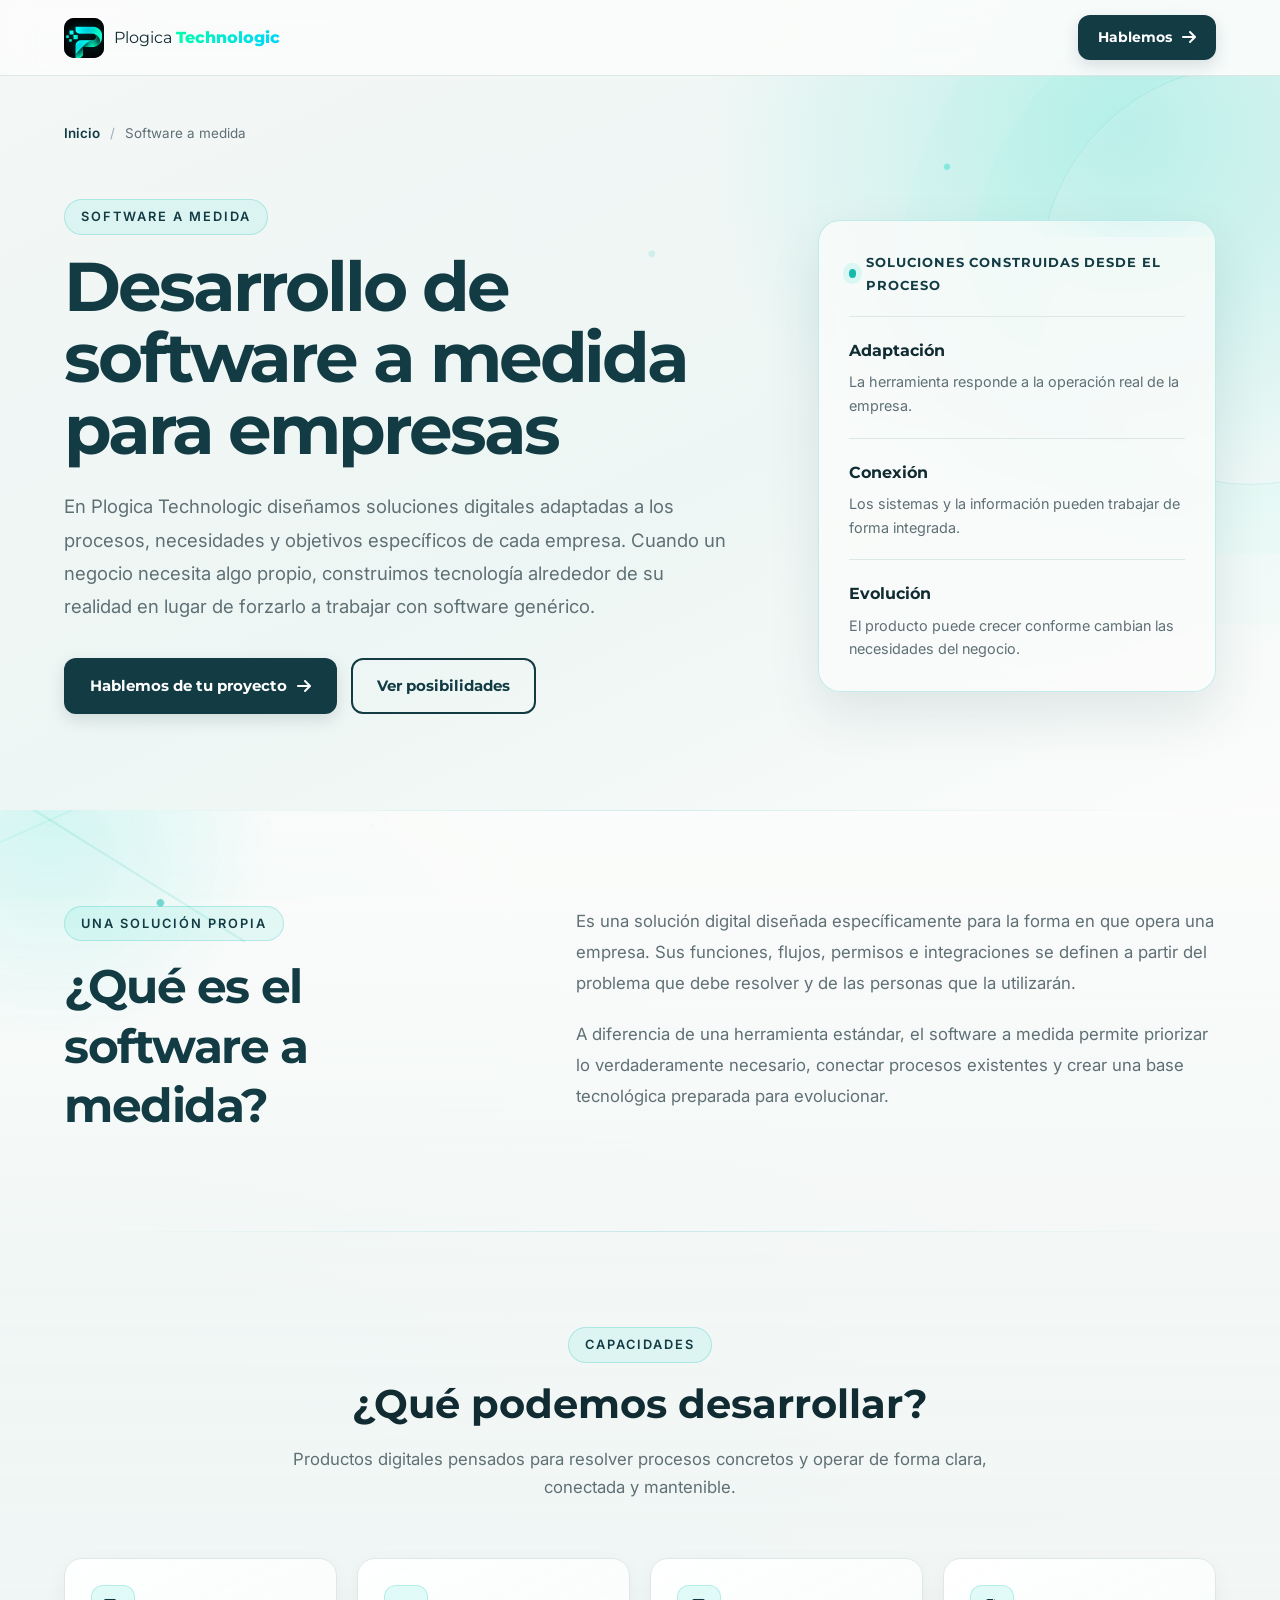
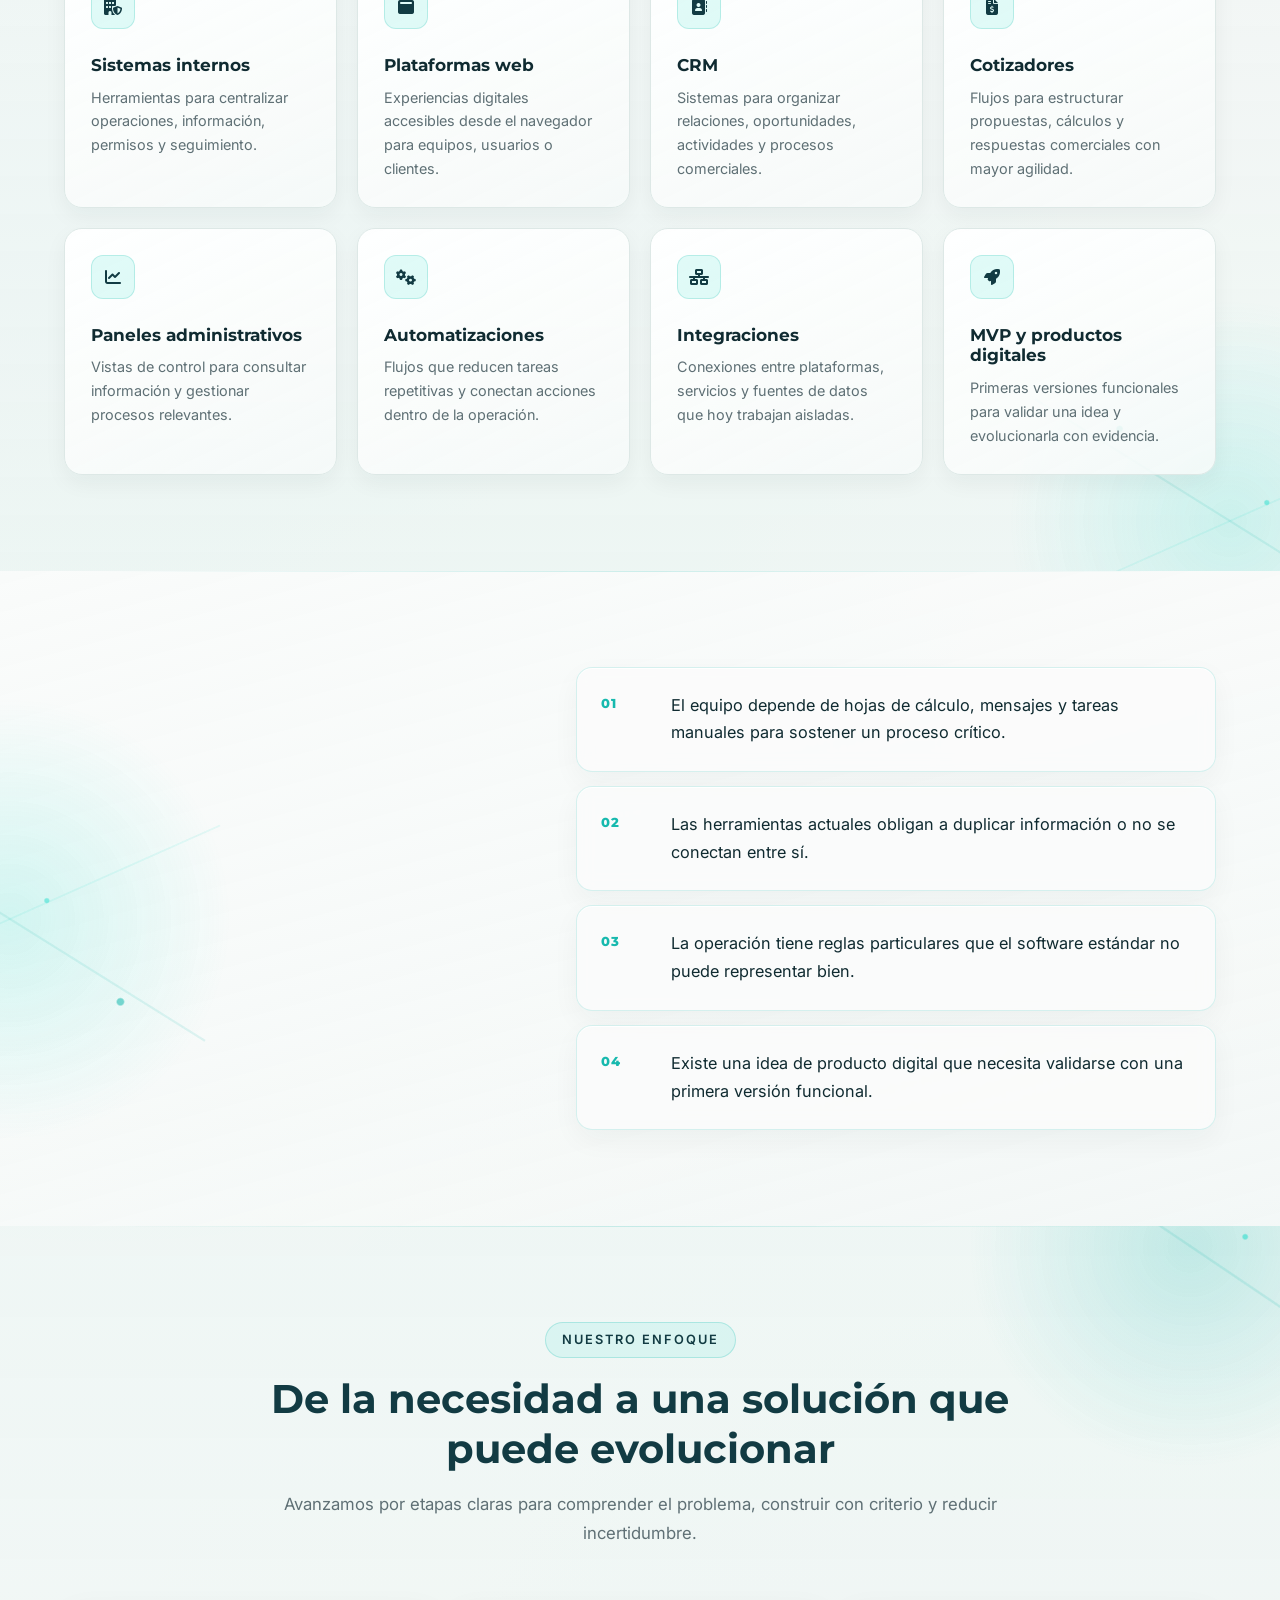
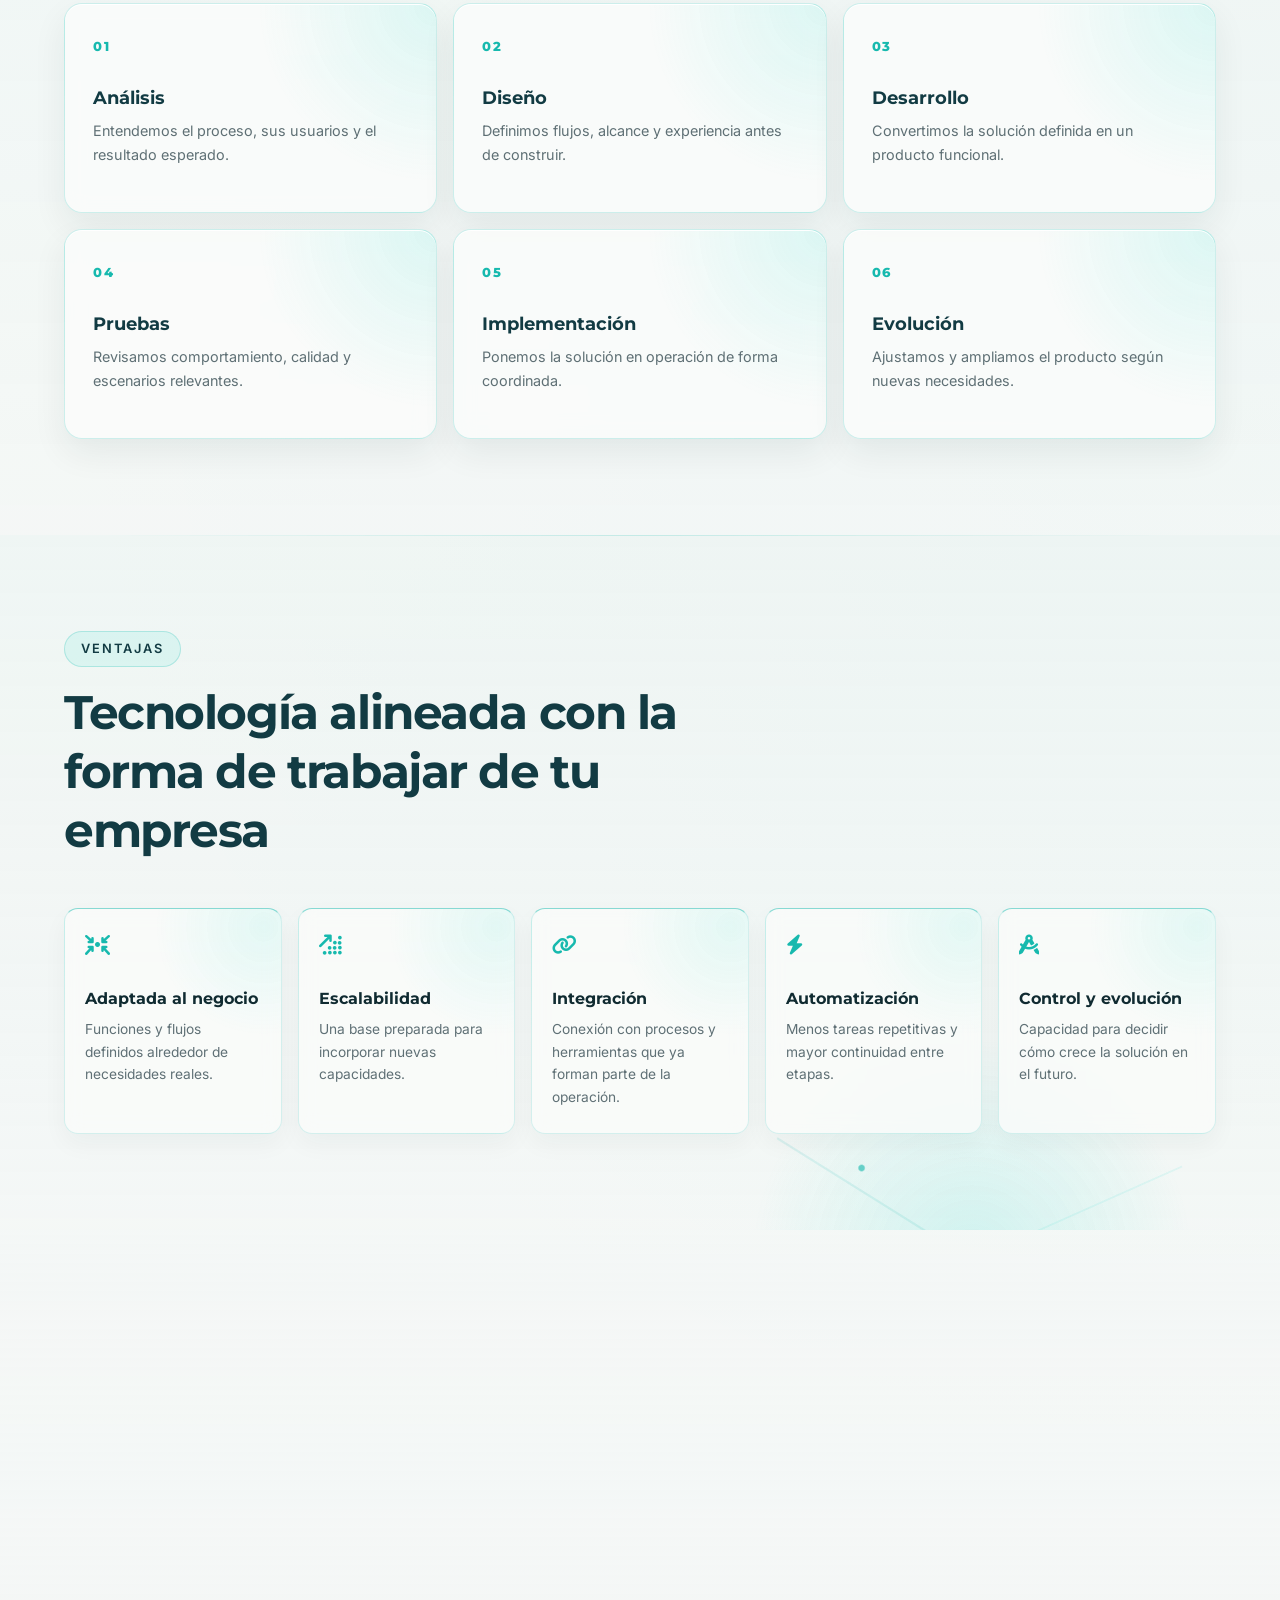
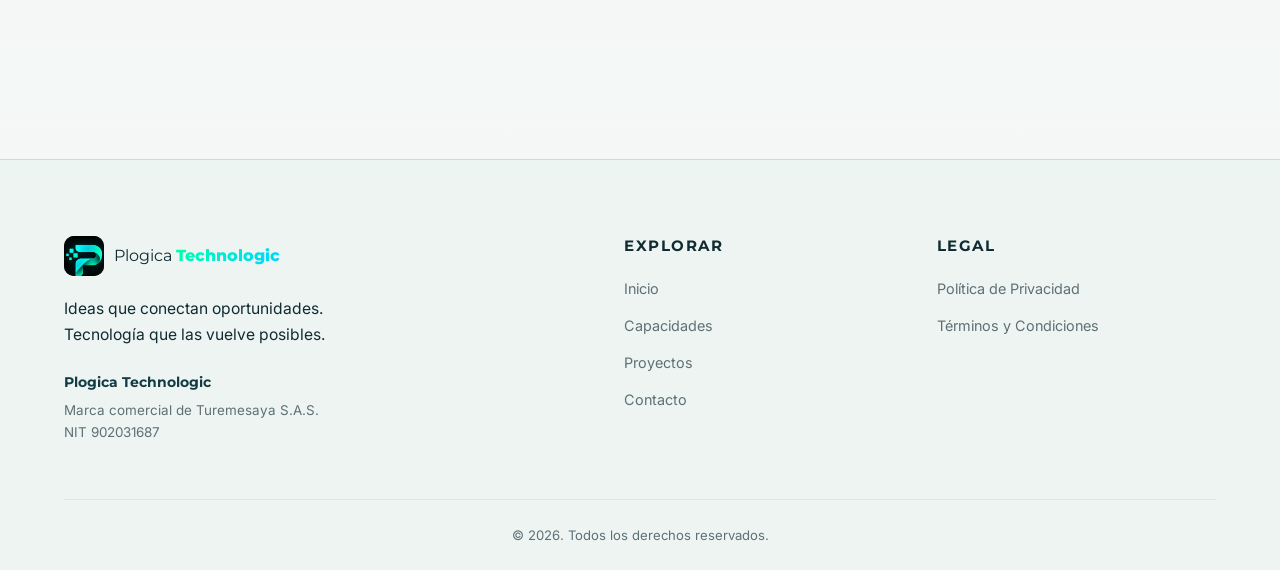
==== commit 235eae6c: "feat(service): alinear software a medida con nuevo sistema visual" ====
--- a/servicios/software-a-medida/index.html
+++ b/servicios/software-a-medida/index.html
@@ -328,5 +328,6 @@
             </div>
         </div>
     </footer>
+    <script type="module" src="../../js/service-page.js"></script>
 </body>
 </html>
--- a/css/pages/service.css
+++ b/css/pages/service.css
@@ -12,6 +12,29 @@
     position: relative;
     z-index: 1;
     overflow: hidden;
+}
+
+/* El observer compartido con la home controla reveals y reentradas. */
+.service-detail-page .scroll-reveal:not(.is-visible) {
+    opacity: 0;
+    transform: translate3d(0, 16px, 0);
+}
+
+.service-detail-page .scroll-reveal.is-visible {
+    animation: service-scroll-reveal 440ms cubic-bezier(0.22, 0.7, 0.3, 1) backwards;
+    animation-delay: calc(var(--reveal-order, 0) * 55ms);
+}
+
+@keyframes service-scroll-reveal {
+    from {
+        opacity: 0;
+        transform: translate3d(0, 16px, 0);
+    }
+
+    to {
+        opacity: 1;
+        transform: translate3d(0, 0, 0);
+    }
 }
 
 .service-detail-page > .footer {
@@ -195,7 +218,6 @@
 
 .service-hero-content {
     max-width: 760px;
-    animation: hero-content-in 720ms ease-out both;
 }
 
 .service-hero h1 {
@@ -231,7 +253,6 @@
     box-shadow: 0 22px 52px rgba(18, 59, 67, 0.10);
     backdrop-filter: blur(12px);
     transition: transform 320ms ease, box-shadow 320ms ease, border-color 320ms ease;
-    animation: hero-panel-in 820ms 100ms ease-out backwards;
 }
 
 .service-signal-panel:hover {
@@ -483,7 +504,8 @@
 }
 
 .service-fit-list {
-    counter-reset: fit-item;
+    display: grid;
+    gap: 14px;
 }
 
 .service-fit-list li {
@@ -491,18 +513,19 @@
     grid-template-columns: 52px 1fr;
     gap: 18px;
     align-items: start;
-    padding: 26px 0;
-    border-bottom: 1px solid var(--border-soft);
-    transition: padding 240ms ease, background-color 240ms ease;
+    padding: 24px;
+    background: rgba(251, 252, 251, 0.76);
+    border: 1px solid rgba(var(--color-accent-2-rgb), 0.16);
+    border-radius: 16px;
+    box-shadow: 0 10px 28px rgba(16, 43, 49, 0.045), inset 0 1px 0 rgba(255, 255, 255, 0.9);
+    backdrop-filter: blur(8px);
+    transition: transform 240ms ease, border-color 240ms ease, box-shadow 240ms ease;
 }
 
 .service-fit-list li:hover {
-    padding-left: 12px;
-    background: linear-gradient(90deg, rgba(var(--color-accent-rgb), 0.07), transparent 70%);
-}
-
-.service-fit-list li:first-child {
-    padding-top: 0;
+    transform: translateY(-3px);
+    border-color: rgba(var(--color-accent-2-rgb), 0.42);
+    box-shadow: 0 16px 36px rgba(16, 43, 49, 0.085);
 }
 
 .service-fit-list span,
@@ -552,34 +575,38 @@
 .service-process-list {
     display: grid;
     grid-template-columns: repeat(3, minmax(0, 1fr));
-    gap: 1px;
+    gap: 16px;
+}
+
+.service-process-list li {
+    position: relative;
     overflow: hidden;
-    background: rgba(var(--color-accent-2-rgb), 0.12);
-    border: 1px solid rgba(var(--color-accent-2-rgb), 0.2);
-    border-radius: 20px;
-    box-shadow: 0 24px 56px rgba(18, 59, 67, 0.12);
-}
-
-.service-process-list li {
     min-height: 210px;
     padding: 28px;
-    background: linear-gradient(150deg, rgba(18, 59, 67, 0.97), rgba(21, 70, 77, 0.94));
-    transition: background-color 240ms ease, transform 240ms ease;
+    background:
+        radial-gradient(circle at 100% 0%, rgba(var(--color-accent-rgb), 0.14), transparent 42%),
+        rgba(251, 252, 251, 0.86);
+    border: 1px solid rgba(var(--color-accent-2-rgb), 0.2);
+    border-radius: 18px;
+    box-shadow: 0 14px 34px rgba(16, 43, 49, 0.07), inset 0 1px 0 rgba(255, 255, 255, 0.95);
+    backdrop-filter: blur(10px);
+    transition: border-color 240ms ease, box-shadow 240ms ease, transform 240ms ease;
 }
 
 .service-process-list li:hover {
-    background: linear-gradient(150deg, #17464E, #1A5157);
-    transform: translateY(-2px);
+    border-color: rgba(var(--color-accent-2-rgb), 0.5);
+    box-shadow: 0 20px 44px rgba(16, 43, 49, 0.11);
+    transform: translateY(-4px);
 }
 
 .service-process-list h3 {
     margin: 28px 0 10px;
-    color: #F5FBFA;
+    color: var(--brand-petrol);
     font-size: 1.1rem;
 }
 
 .service-process-list p {
-    color: #BED0D2;
+    color: var(--text-muted);
     font-size: 0.9rem;
     line-height: 1.65;
 }
@@ -608,11 +635,14 @@
     position: relative;
     padding: 24px 20px;
     overflow: hidden;
-    background: rgba(251, 252, 251, 0.78);
+    background:
+        radial-gradient(circle at 92% 8%, rgba(var(--color-accent-rgb), 0.1), transparent 38%),
+        rgba(251, 252, 251, 0.8);
     border: 1px solid rgba(var(--color-accent-2-rgb), 0.16);
     border-top-color: rgba(var(--color-accent-2-rgb), 0.5);
     border-radius: 14px;
     box-shadow: 0 10px 24px rgba(16, 43, 49, 0.045);
+    backdrop-filter: blur(8px);
     transition: transform 240ms ease, border-color 240ms ease, box-shadow 240ms ease;
 }
 
@@ -647,6 +677,9 @@
 }
 
 .service-cta-panel {
+    position: relative;
+    isolation: isolate;
+    overflow: hidden;
     display: flex;
     align-items: center;
     justify-content: space-between;
@@ -661,8 +694,29 @@
     backdrop-filter: blur(12px);
 }
 
+.service-cta-panel::after {
+    content: '';
+    position: absolute;
+    z-index: 0;
+    width: 280px;
+    aspect-ratio: 1;
+    right: -90px;
+    top: -150px;
+    border: 1px solid rgba(var(--color-accent-2-rgb), 0.22);
+    border-radius: 50%;
+    box-shadow: 0 0 0 44px rgba(var(--color-accent-rgb), 0.035), 0 0 0 88px rgba(var(--color-accent-rgb), 0.02);
+    pointer-events: none;
+}
+
 .service-cta-panel > div {
+    position: relative;
+    z-index: 1;
     max-width: 720px;
+}
+
+.service-cta-panel > .btn {
+    position: relative;
+    z-index: 1;
 }
 
 .service-cta h2 {
@@ -710,28 +764,6 @@
     }
 }
 
-@keyframes hero-content-in {
-    from {
-        opacity: 0;
-        transform: translateY(16px);
-    }
-    to {
-        opacity: 1;
-        transform: translateY(0);
-    }
-}
-
-@keyframes hero-panel-in {
-    from {
-        opacity: 0;
-        transform: translate3d(18px, 12px, 0);
-    }
-    to {
-        opacity: 1;
-        transform: translate3d(0, 0, 0);
-    }
-}
-
 @keyframes signal-breathe {
     0%, 100% {
         box-shadow: 0 0 0 6px rgba(var(--color-accent-rgb), 0.11);
@@ -756,38 +788,6 @@
     }
     to {
         transform: translate3d(-12px, 8px, 0) rotate(-5deg);
-    }
-}
-
-@keyframes service-reveal {
-    from {
-        opacity: 0.2;
-        translate: 0 22px;
-    }
-    to {
-        opacity: 1;
-        translate: none;
-    }
-}
-
-@supports (animation-timeline: view()) {
-    .service-definition .service-copy-grid,
-    .service-build .service-heading,
-    .service-fit .service-fit-grid,
-    .service-process .service-heading,
-    .service-benefits-heading,
-    .service-cta-panel {
-        animation: service-reveal linear both;
-        animation-timeline: view();
-        animation-range: entry 4% cover 30%;
-    }
-
-    .service-capability-card,
-    .service-process-list li,
-    .service-benefits-grid article {
-        animation: service-reveal linear both;
-        animation-timeline: view();
-        animation-range: entry 2% cover 24%;
     }
 }
 
@@ -894,6 +894,16 @@
 
     .service-fit-list li {
         grid-template-columns: 42px 1fr;
+        padding: 20px;
+    }
+
+    .service-detail-page .scroll-reveal:not(.is-visible) {
+        transform: translate3d(0, 10px, 0);
+    }
+
+    .service-detail-page .scroll-reveal.is-visible {
+        animation-duration: 340ms;
+        animation-delay: calc(var(--reveal-order, 0) * 35ms);
     }
 
     .service-cta {
@@ -929,6 +939,13 @@
         translate: none;
     }
 
+    .service-detail-page .scroll-reveal,
+    .service-detail-page .scroll-reveal:not(.is-visible) {
+        animation: none !important;
+        opacity: 1;
+        transform: none;
+    }
+
     .service-capability-card,
     .service-capability-card::before,
     .service-capability-card > i {
